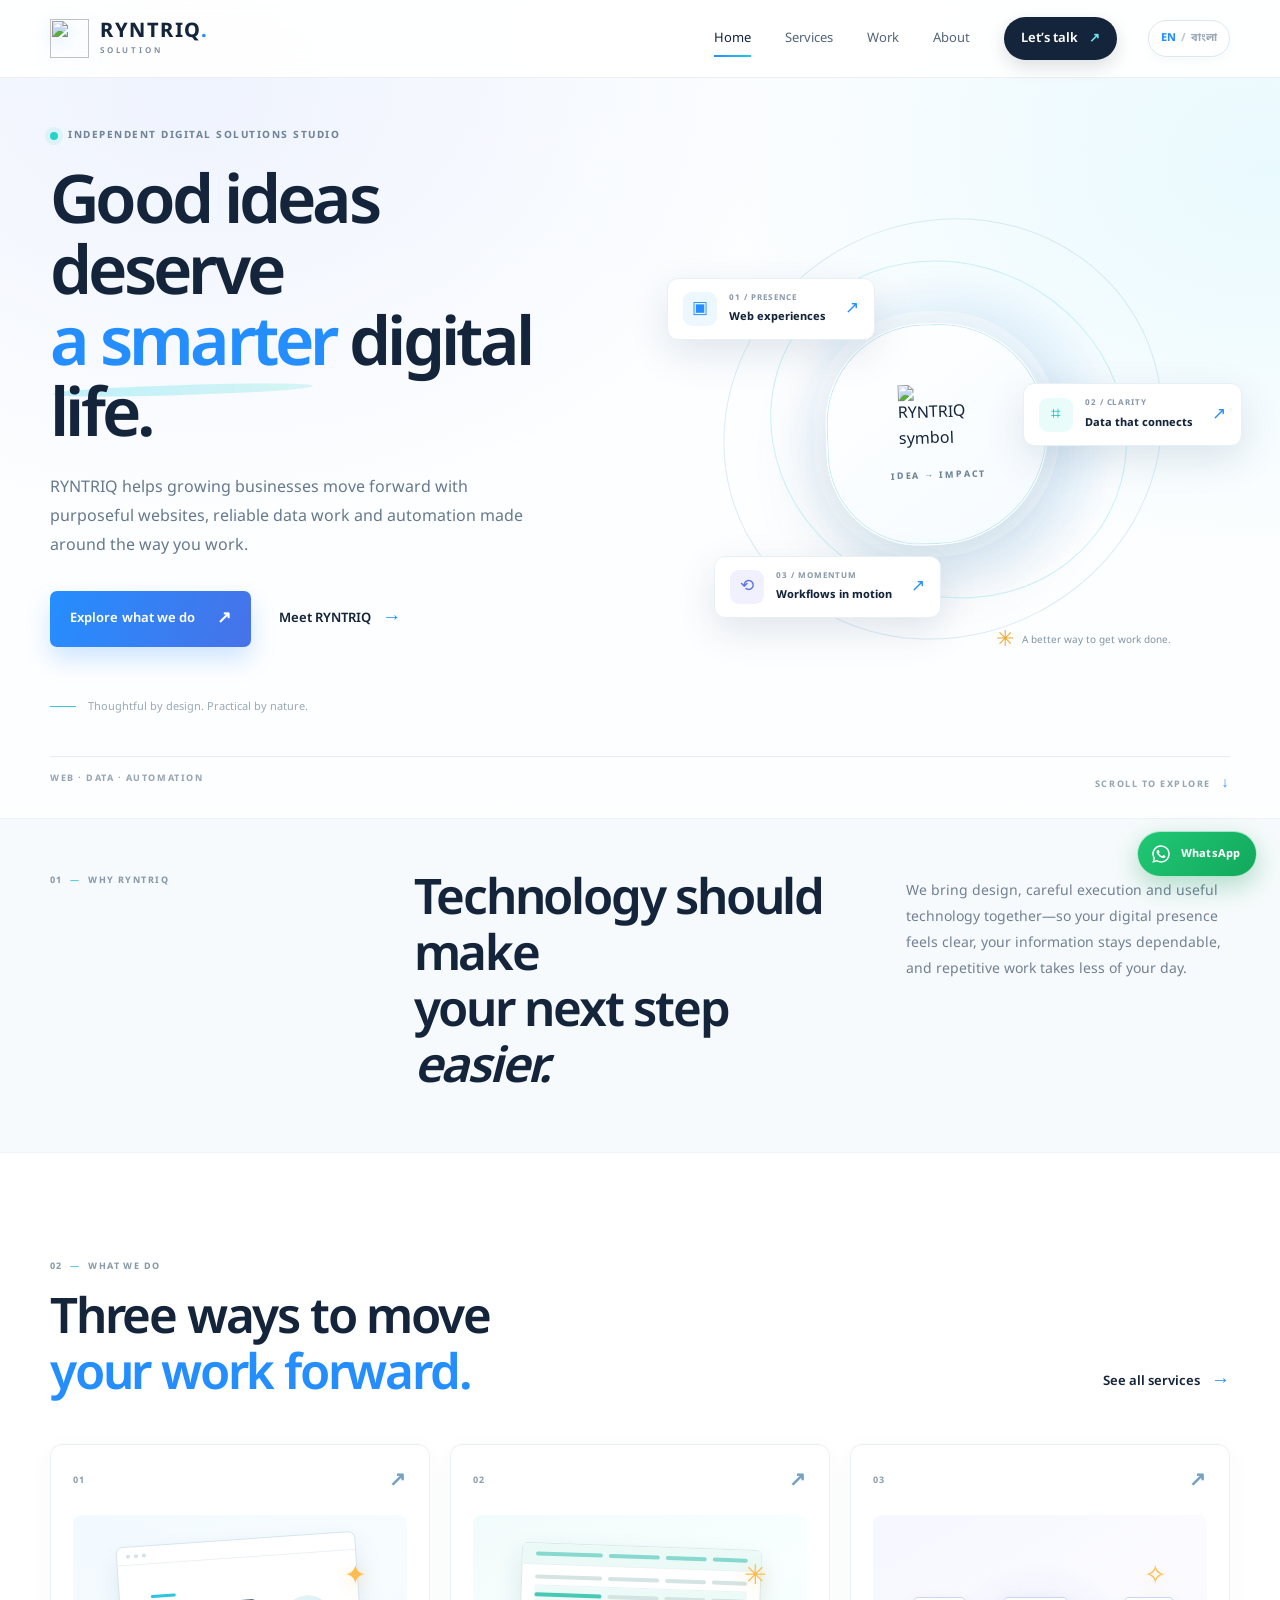
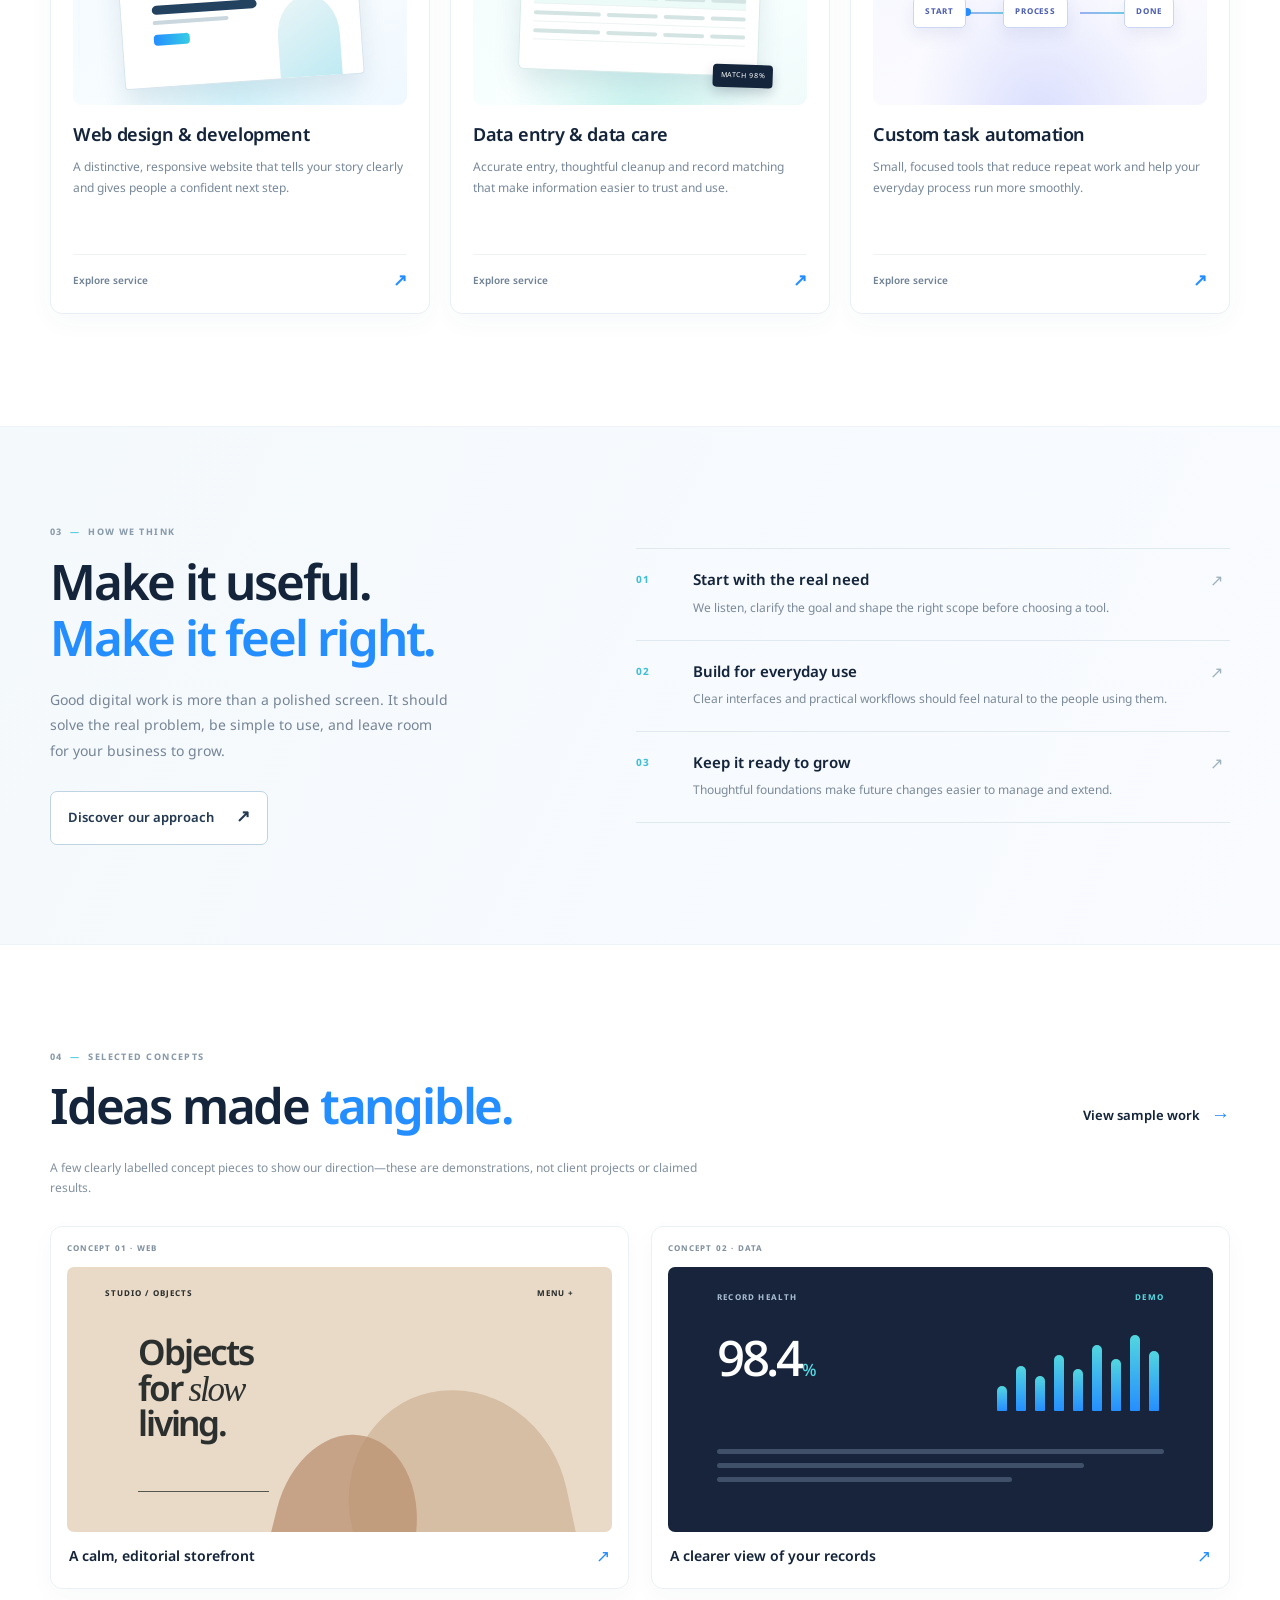
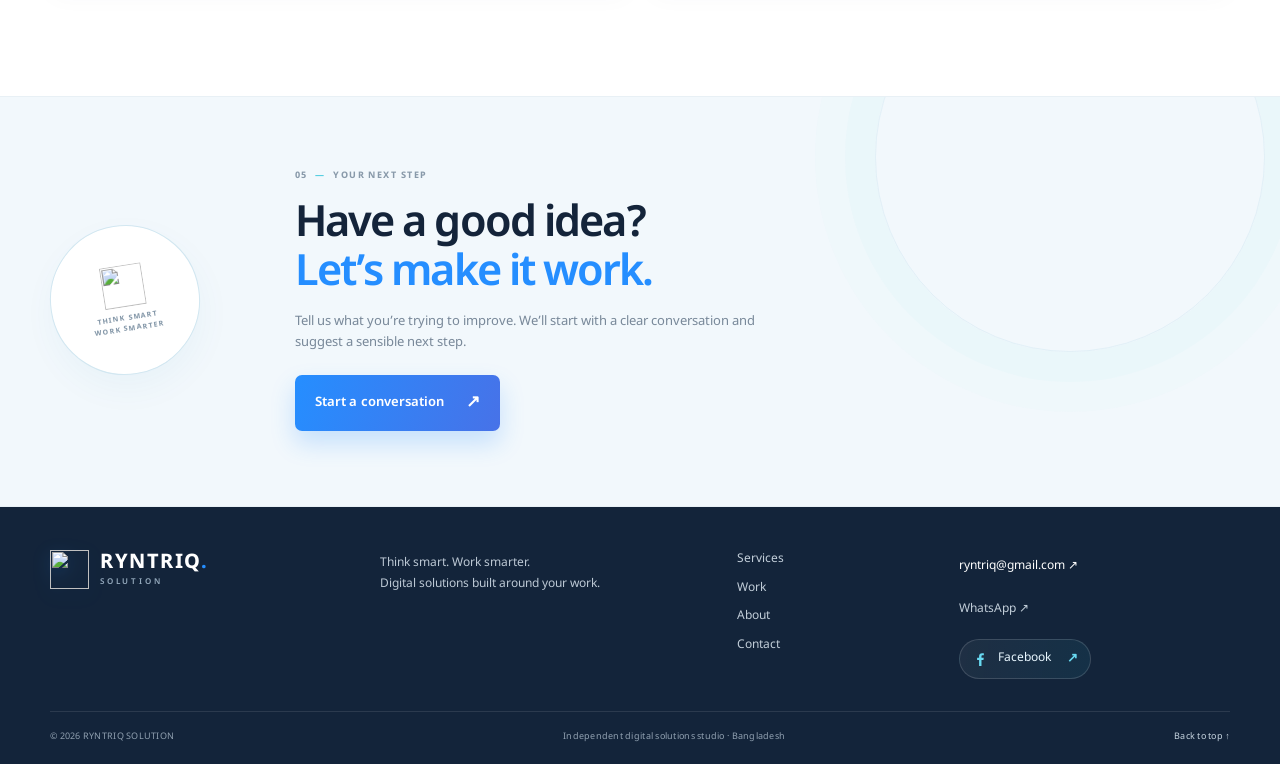
==== index.html @ 8cc9d936 "Add files via upload" ====
<!doctype html>
<html lang="en">
<head>
  <meta charset="utf-8"><meta name="viewport" content="width=device-width,initial-scale=1">
  <meta name="theme-color" content="#f7fbff"><meta name="description" content="RYNTRIQ builds thoughtful websites, clean data workflows and custom automation for growing businesses.">
  <title>RYNTRIQ — Think smart. Work smarter.</title>
  <link rel="preconnect" href="https://fonts.googleapis.com"><link rel="preconnect" href="https://fonts.gstatic.com" crossorigin>
  <link href="https://fonts.googleapis.com/css2?family=Google+Sans+Flex:opsz,wght@6..144,400..700&family=Noto+Sans+Bengali:wght@400;500;600;700&display=swap" rel="stylesheet">
  <link rel="stylesheet" href="styles.css">
</head>
<body data-page="home">
  <div class="page-wash"></div>
  <header class="site-header"><a class="brand" href="index.html" aria-label="RYNTRIQ home"><img src="assets/ryntriq-mark.svg" alt="" class="brand-mark"><span class="brand-name">RYNTRIQ<span class="brand-dot">.</span><small>SOLUTION</small></span></a>
    <button class="menu-toggle" aria-label="Open menu" aria-expanded="false"><i></i><i></i></button>
    <nav class="main-nav" aria-label="Main navigation"><a class="active" href="index.html" data-i18n="nav_home">Home</a><a href="services.html" data-i18n="nav_services">Services</a><a href="work.html" data-i18n="nav_work">Work</a><a href="about.html" data-i18n="nav_about">About</a><a href="contact.html" class="nav-contact" data-i18n="nav_contact">Let’s talk <span>↗</span></a></nav>
    <button class="language-toggle" aria-label="Switch language"><span class="lang-en active">EN</span><span class="lang-divider">/</span><span class="lang-bn">বাংলা</span></button>
  </header>
  <main>
    <section class="hero section-wrap">
      <div class="hero-copy reveal"><div class="eyebrow"><span class="status-dot"></span><span data-i18n="hero_eyebrow">INDEPENDENT DIGITAL SOLUTIONS STUDIO</span></div>
        <h1 data-i18n="hero_title">Good ideas deserve<br><em>a smarter</em> digital life.</h1>
        <p class="hero-lede" data-i18n="hero_lede">RYNTRIQ helps growing businesses move forward with purposeful websites, reliable data work and automation made around the way you work.</p>
        <div class="hero-actions"><a class="button button-primary" href="services.html"><span data-i18n="hero_cta">Explore what we do</span><b>↗</b></a><a class="text-link" href="about.html"><span data-i18n="hero_secondary">Meet RYNTRIQ</span><b>→</b></a></div>
        <div class="hero-note"><span class="note-line"></span><span data-i18n="hero_note">Thoughtful by design. Practical by nature.</span></div>
      </div>
      <div class="hero-art reveal" aria-label="Illustration of a connected digital workflow">
        <div class="art-orbit orbit-one"></div><div class="art-orbit orbit-two"></div><div class="art-glow"></div>
        <div class="art-core"><img src="assets/ryntriq-mark.svg" alt="RYNTRIQ symbol"><span>IDEA → IMPACT</span></div>
        <div class="float-card float-web"><span class="mini-icon icon-window">▣</span><div><small>01 / PRESENCE</small><b>Web experiences</b></div><span class="float-arrow">↗</span></div>
        <div class="float-card float-data"><span class="mini-icon icon-data">⌗</span><div><small>02 / CLARITY</small><b>Data that connects</b></div><span class="float-arrow">↗</span></div>
        <div class="float-card float-flow"><span class="mini-icon icon-flow">⟲</span><div><small>03 / MOMENTUM</small><b>Workflows in motion</b></div><span class="float-arrow">↗</span></div>
        <div class="art-caption"><span class="caption-spark">✳</span><span data-i18n="art_caption">A better way to get work done.</span></div>
      </div>
      <div class="hero-bottom"><span data-i18n="hero_bottom">WEB · DATA · AUTOMATION</span><span>SCROLL TO EXPLORE <b>↓</b></span></div>
    </section>

    <section class="intro-band"><div class="section-wrap intro-grid reveal"><div class="section-index">01 <span>—</span> WHY RYNTRIQ</div><div><h2 data-i18n="intro_title">Technology should make<br>your next step <em>easier.</em></h2></div><p data-i18n="intro_copy">We bring design, careful execution and useful technology together—so your digital presence feels clear, your information stays dependable, and repetitive work takes less of your day.</p></div></section>

    <section class="section-wrap services-preview"><div class="section-heading reveal"><div><div class="section-index">02 <span>—</span> WHAT WE DO</div><h2 data-i18n="services_title">Three ways to move<br><em>your work forward.</em></h2></div><a class="text-link" href="services.html"><span data-i18n="all_services">See all services</span><b>→</b></a></div>
      <div class="service-grid">
        <a class="service-card service-web reveal" href="service-web.html"><div class="card-top"><span>01</span><span class="card-arrow">↗</span></div><div class="service-visual visual-web"><div class="browser-frame"><div class="browser-bar"><i></i><i></i><i></i></div><div class="browser-content"><span></span><strong></strong><small></small><div class="browser-button"></div></div><div class="browser-side"></div></div><div class="visual-spark">✦</div></div><h3 data-i18n="svc_web_title">Web design & development</h3><p data-i18n="svc_web_copy">A distinctive, responsive website that tells your story clearly and gives people a confident next step.</p><div class="card-foot"><span data-i18n="learn_details">Explore service</span><b>↗</b></div></a>
        <a class="service-card service-data reveal" href="service-data.html"><div class="card-top"><span>02</span><span class="card-arrow">↗</span></div><div class="service-visual visual-data"><div class="data-sheet"><div class="sheet-head"><i></i><i></i><i></i><i></i></div><div class="sheet-row"><i></i><i></i><i></i><i></i></div><div class="sheet-row active"><i></i><i></i><i></i><i></i></div><div class="sheet-row"><i></i><i></i><i></i><i></i></div><div class="sheet-row"><i></i><i></i><i></i><i></i></div><div class="match-tag">MATCH 98%</div></div><div class="visual-spark">✳</div></div><h3 data-i18n="svc_data_title">Data entry & data care</h3><p data-i18n="svc_data_copy">Accurate entry, thoughtful cleanup and record matching that make information easier to trust and use.</p><div class="card-foot"><span data-i18n="learn_details">Explore service</span><b>↗</b></div></a>
        <a class="service-card service-auto reveal" href="service-automation.html"><div class="card-top"><span>03</span><span class="card-arrow">↗</span></div><div class="service-visual visual-auto"><div class="flow-node node-a">START</div><div class="flow-line line-a"></div><div class="flow-node node-b">PROCESS</div><div class="flow-line line-b"></div><div class="flow-node node-c">DONE</div><div class="flow-dot"></div><div class="visual-spark">✧</div></div><h3 data-i18n="svc_auto_title">Custom task automation</h3><p data-i18n="svc_auto_copy">Small, focused tools that reduce repeat work and help your everyday process run more smoothly.</p><div class="card-foot"><span data-i18n="learn_details">Explore service</span><b>↗</b></div></a>
      </div>
    </section>

    <section class="approach-section"><div class="section-wrap approach-grid"><div class="approach-copy reveal"><div class="section-index">03 <span>—</span> HOW WE THINK</div><h2 data-i18n="approach_title">Make it useful.<br><em>Make it feel right.</em></h2><p data-i18n="approach_copy">Good digital work is more than a polished screen. It should solve the real problem, be simple to use, and leave room for your business to grow.</p><a class="button button-outline" href="about.html"><span data-i18n="our_approach">Discover our approach</span><b>↗</b></a></div><div class="principles reveal"><article><span>01</span><div><h3 data-i18n="principle1_title">Start with the real need</h3><p data-i18n="principle1_copy">We listen, clarify the goal and shape the right scope before choosing a tool.</p></div><i>↗</i></article><article><span>02</span><div><h3 data-i18n="principle2_title">Build for everyday use</h3><p data-i18n="principle2_copy">Clear interfaces and practical workflows should feel natural to the people using them.</p></div><i>↗</i></article><article><span>03</span><div><h3 data-i18n="principle3_title">Keep it ready to grow</h3><p data-i18n="principle3_copy">Thoughtful foundations make future changes easier to manage and extend.</p></div><i>↗</i></article></div></div></section>

    <section class="work-preview section-wrap"><div class="section-heading reveal"><div><div class="section-index">04 <span>—</span> SELECTED CONCEPTS</div><h2 data-i18n="work_title">Ideas made <em>tangible.</em></h2></div><a class="text-link" href="work.html"><span data-i18n="view_work">View sample work</span><b>→</b></a></div><p class="work-disclaimer reveal" data-i18n="work_disclaimer">A few clearly labelled concept pieces to show our direction—these are demonstrations, not client projects or claimed results.</p><div class="concept-grid"><a class="concept-card concept-one reveal" href="work.html"><span class="concept-label">CONCEPT 01 · WEB</span><div class="concept-visual concept-store"><div class="store-top">STUDIO / OBJECTS <span>MENU +</span></div><div class="store-shape shape-a"></div><div class="store-shape shape-b"></div><div class="store-word">Objects<br>for <i>slow</i><br>living.</div><div class="store-line"></div></div><div class="concept-info"><h3 data-i18n="concept1">A calm, editorial storefront</h3><span>↗</span></div></a><a class="concept-card concept-two reveal" href="work.html"><span class="concept-label">CONCEPT 02 · DATA</span><div class="concept-visual concept-dashboard"><div class="dash-label">RECORD HEALTH <span>DEMO</span></div><div class="dash-score">98.4<small>%</small></div><div class="dash-chart"><i></i><i></i><i></i><i></i><i></i><i></i><i></i><i></i><i></i></div><div class="dash-rows"><i></i><i></i><i></i></div></div><div class="concept-info"><h3 data-i18n="concept2">A clearer view of your records</h3><span>↗</span></div></a></div></section>

    <section class="cta-section"><div class="section-wrap cta-inner reveal"><div class="cta-stamp"><img src="assets/ryntriq-mark.svg" alt=""><span>THINK SMART<br>WORK SMARTER</span></div><div><div class="section-index">05 <span>—</span> YOUR NEXT STEP</div><h2 data-i18n="cta_title">Have a good idea?<br><em>Let’s make it work.</em></h2><p data-i18n="cta_copy">Tell us what you’re trying to improve. We’ll start with a clear conversation and suggest a sensible next step.</p><a class="button button-primary" href="contact.html"><span data-i18n="cta_button">Start a conversation</span><b>↗</b></a></div><div class="cta-orbit"></div></div></section>
  </main>
  <footer class="site-footer"><div class="section-wrap footer-main"><a class="brand footer-brand" href="index.html"><img src="assets/ryntriq-mark.svg" alt="" class="brand-mark"><span class="brand-name">RYNTRIQ<span class="brand-dot">.</span><small>SOLUTION</small></span></a><p data-i18n="footer_tagline">Think smart. Work smarter.<br>Digital solutions built around your work.</p><div class="footer-links"><a href="services.html" data-i18n="nav_services">Services</a><a href="work.html" data-i18n="nav_work">Work</a><a href="about.html" data-i18n="nav_about">About</a><a href="contact.html" data-i18n="nav_contact">Contact</a></div><div class="footer-contact"><a href="mailto:ryntriq@gmail.com">ryntriq@gmail.com ↗</a><a href="https://wa.me/8801977835719" target="_blank" rel="noopener">WhatsApp ↗</a></div></div><div class="section-wrap footer-bottom"><span>© <span class="year"></span> RYNTRIQ SOLUTION</span><span data-i18n="footer_note">Independent digital solutions studio · Bangladesh</span><a href="#top" data-i18n="back_top">Back to top ↑</a></div></footer>
  <script src="script.js?v=ryntriq-20261015-8"></script>
</body></html>
---- styles.css ----
@import url('https://fonts.googleapis.com/css2?family=Google+Sans+Flex:opsz,wght@6..144,400..700&family=Noto+Sans+Bengali:wght@400;500;600;700&display=swap');
:root{--ink:#14243a;--muted:#68788a;--blue:#258eff;--cyan:#21c9e8;--royal:#4772e8;--pale:#f3f9fd;--line:#e4edf4;--white:#fff;--shadow:0 24px 70px rgba(27,64,101,.11);--soft-shadow:0 14px 34px rgba(29,72,112,.1);--font:'Google Sans Flex','Noto Sans Bengali',Arial,sans-serif;--bn:'Noto Sans Bengali','Google Sans Flex',Arial,sans-serif}
*{box-sizing:border-box}html{scroll-behavior:smooth;scroll-padding-top:90px}body{margin:0;background:#fff;color:var(--ink);font-family:var(--font);font-size:16px;line-height:1.65;overflow-x:hidden;-webkit-font-smoothing:antialiased}body.is-bengali{font-family:var(--bn)}::selection{background:#b5edfa;color:#10243b}a{color:inherit;text-decoration:none}button,input,textarea,select{font:inherit}button{color:inherit}.page-wash{position:absolute;inset:0 0 auto;height:780px;pointer-events:none;z-index:-1;background:radial-gradient(ellipse at 79% 15%,rgba(98,221,246,.12),transparent 30%),radial-gradient(ellipse at 12% 8%,rgba(71,114,232,.07),transparent 30%),linear-gradient(180deg,#fbfdff 0%,#fff 100%)}.section-wrap{width:min(1180px,calc(100% - 64px));margin-inline:auto}
.site-header{height:88px;width:min(1280px,calc(100% - 64px));margin:auto;display:flex;align-items:center;justify-content:space-between;position:relative;z-index:20;border-bottom:1px solid rgba(20,36,58,.07)}.brand{display:inline-flex;align-items:center;gap:11px;min-width:max-content}.brand-mark{width:39px;height:39px;object-fit:contain;filter:drop-shadow(0 5px 9px rgba(37,142,255,.18))}.brand-name{font-weight:700;letter-spacing:.075em;font-size:20px;line-height:1;color:#14243a}.brand-dot{color:var(--blue)}.brand-name small{display:block;font-size:8px;letter-spacing:.35em;font-weight:600;color:#77889a;margin-top:5px}.main-nav{display:flex;align-items:center;gap:34px;margin-left:auto;margin-right:31px}.main-nav a{font-size:13px;color:#536579;transition:color .25s,transform .25s;position:relative}.main-nav a:not(.nav-contact)::after{content:"";position:absolute;height:2px;background:linear-gradient(90deg,var(--blue),var(--cyan));bottom:-8px;left:0;width:0;transition:width .3s}.main-nav a:hover,.main-nav a.active{color:var(--ink)}.main-nav a:hover:after,.main-nav a.active:not(.nav-contact):after{width:100%}.main-nav .nav-contact{padding:11px 17px;border-radius:50px;background:#14243a;color:white;font-weight:600;box-shadow:0 7px 18px #14243a25}.nav-contact span{margin-left:8px;color:#6ee1f1}.main-nav .nav-contact:hover{background:var(--blue);transform:translateY(-2px)}.language-toggle{border:1px solid #dce7ef;border-radius:30px;background:#fff;padding:8px 12px;font-size:11px;font-weight:700;cursor:pointer;box-shadow:0 4px 14px #193a5b08;transition:.2s}.language-toggle:hover{border-color:var(--cyan);box-shadow:0 5px 16px #258eff20;transform:translateY(-1px)}.lang-en,.lang-bn{color:#9aa8b6}.lang-en.active,.lang-bn.active{color:var(--blue)}.lang-divider{color:#bbc7d1;margin:0 5px}.menu-toggle{display:none}
.hero{min-height:665px;position:relative;display:grid;grid-template-columns:1fr 1.04fr;align-items:center;padding-top:50px;padding-bottom:78px;gap:30px}.hero-copy{position:relative;z-index:2;padding-bottom:24px}.eyebrow{display:flex;align-items:center;gap:10px;font-size:10px;font-weight:700;letter-spacing:.15em;color:#71869b;text-transform:uppercase}.status-dot{width:8px;height:8px;border-radius:50%;background:#25d4c5;box-shadow:0 0 0 5px #25d4c51a;animation:pulse 2s infinite}.hero h1,.page-hero h1,.detail-hero h1,.contact-hero h1,.sent-main h1{font-size:clamp(46px,5.25vw,73px);line-height:1.06;letter-spacing:-.055em;font-weight:600;margin:25px 0 20px;max-width:630px}.hero h1 em,.page-hero h1 em,.detail-hero h1 em,.contact-hero h1 em,.sent-main h1 em,.section-heading h2 em,.approach-copy h2 em,.cta-inner h2 em,.detail-sticky h2 em,.deliverables-section h2 em,.related-section h2 em{font-style:normal;color:var(--blue);position:relative;white-space:normal}.hero h1 em:after{content:"";position:absolute;left:3px;right:8%;bottom:-3px;height:10px;background:linear-gradient(90deg,#58dcf45c,#82e8d94d);border-radius:60%;z-index:-1;transform:rotate(-1.8deg)}.hero-lede{font-size:16px;line-height:1.8;color:#66798d;max-width:490px;margin:0}.hero-actions{display:flex;align-items:center;gap:28px;margin-top:30px}.button{display:inline-flex;align-items:center;justify-content:center;gap:22px;padding:14px 20px;border-radius:7px;font-weight:600;font-size:13px;letter-spacing:.005em;transition:transform .25s,box-shadow .25s,background .25s;cursor:pointer;border:0}.button b{font-size:17px;transition:transform .25s}.button:hover{transform:translateY(-3px)}.button:hover b{transform:translate(3px,-2px)}.button-primary{background:linear-gradient(110deg,#258eff,#4772e8);color:#fff;box-shadow:0 12px 24px #258eff38}.button-primary:hover{box-shadow:0 17px 33px #258eff55}.text-link{font-size:13px;font-weight:600;display:inline-flex;align-items:center;gap:11px;color:var(--ink)}.text-link b{color:var(--blue);font-size:19px;transition:transform .2s}.text-link:hover b{transform:translateX(5px)}.hero-note{display:flex;align-items:center;gap:12px;color:#9aa8b5;font-size:11px;margin-top:51px}.note-line{width:26px;height:1px;background:#38c8e1}.hero-art{height:460px;position:relative;perspective:900px;--mx:0;--my:0}.art-orbit{position:absolute;border:1px solid #b8d8ea7a;border-radius:50%;left:13%;top:4%;width:76%;height:90%;transform:rotate(-28deg) translate(calc(var(--mx)*-10px),calc(var(--my)*-10px));transition:transform .5s}.orbit-two{left:21%;top:13%;width:62%;height:72%;transform:rotate(27deg) translate(calc(var(--mx)*-7px),calc(var(--my)*-7px));border-color:#53d5e448}.art-glow{position:absolute;width:340px;height:320px;left:24%;top:15%;border-radius:50%;background:radial-gradient(circle,#72dcf83d 0,rgba(63,150,232,.12) 38%,transparent 71%);filter:blur(8px);animation:breathe 6s ease-in-out infinite}.art-core{position:absolute;width:222px;height:222px;left:calc(50% - 111px);top:calc(50% - 111px);background:linear-gradient(145deg,#fff,#f5fbff);border:1px solid #fff;border-radius:48% 52% 55% 45%;box-shadow:0 25px 75px #205f8731,inset 0 0 0 1px #c5e8f2,0 0 0 12px #ffffff71;display:flex;align-items:center;justify-content:center;flex-direction:column;animation:float 6s ease-in-out infinite;transform:translate(calc(var(--mx)*8px),calc(var(--my)*8px)) rotate(-2deg)}.art-core img{width:76px;height:76px}.art-core span{font-size:9px;letter-spacing:.21em;color:#6c8297;font-weight:700;margin-top:9px}.float-card{position:absolute;display:flex;align-items:center;gap:12px;background:#fff;border:1px solid #e8f0f5;border-radius:11px;padding:13px 15px;box-shadow:0 13px 38px #1c496921;animation:float 5s ease-in-out infinite}.float-card small{display:block;font-size:8px;letter-spacing:.12em;color:#8c9aab;font-weight:700}.float-card b{display:block;font-size:11px;margin-top:3px}.float-card .float-arrow{font-size:17px;color:var(--blue);margin-left:7px}.float-web{top:16%;left:4%}.float-data{top:39%;right:-2%;animation-delay:-1.3s}.float-flow{bottom:10%;left:12%;animation-delay:-2.4s}.mini-icon{width:34px;height:34px;border-radius:9px;display:grid;place-items:center;font-size:17px}.icon-window{color:#258eff;background:#edf7ff}.icon-data{color:#00b9be;background:#e9fcfa}.icon-flow{color:#5973e7;background:#f1f0ff}.art-caption{position:absolute;right:10%;bottom:1%;display:flex;align-items:center;gap:8px;color:#8293a3;font-size:10px}.caption-spark{color:#edaa36;font-size:22px}.hero-bottom{position:absolute;left:0;right:0;bottom:23px;display:flex;justify-content:space-between;padding-top:15px;border-top:1px solid #e5edf3;font-size:9px;letter-spacing:.17em;color:#98a6b3;font-weight:700}.hero-bottom b{color:var(--blue);font-size:14px;margin-left:7px}
.intro-band{background:#f6fafc;border-block:1px solid #edf3f7;padding:55px 0}.intro-grid{display:grid;grid-template-columns:1fr 1.4fr 1fr;align-items:start;gap:40px}.section-index{font-size:9px;letter-spacing:.16em;font-weight:700;color:#899aaa;text-transform:uppercase;white-space:nowrap}.section-index span{color:#52cde0;margin:0 4px}.intro-grid h2,.section-heading h2,.approach-copy h2,.cta-inner h2,.detail-sticky h2,.deliverables-section h2,.related-section h2{font-size:clamp(32px,4vw,49px);line-height:1.14;letter-spacing:-.045em;font-weight:600;margin:0}.intro-grid p{margin:5px 0 0;color:#718093;font-size:14px;line-height:1.85}.services-preview{padding-top:107px;padding-bottom:112px}.section-heading{display:flex;align-items:end;justify-content:space-between;gap:40px;margin-bottom:39px}.section-heading .section-index{margin-bottom:18px}.section-heading .text-link{margin-bottom:8px}.service-grid{display:grid;grid-template-columns:repeat(3,1fr);gap:20px}.service-card{display:flex;flex-direction:column;background:#fff;border:1px solid #e9eff4;border-radius:12px;padding:20px 22px 17px;min-height:470px;box-shadow:0 7px 26px rgba(24,64,101,.04);transition:transform .35s cubic-bezier(.2,.8,.2,1),box-shadow .35s,border-color .35s;position:relative;overflow:hidden}.service-card:before{content:"";position:absolute;inset:0 0 auto;height:3px;background:linear-gradient(90deg,var(--blue),var(--cyan));transform:scaleX(0);transform-origin:left;transition:transform .45s}.service-card:hover{transform:translateY(-9px);box-shadow:0 25px 50px rgba(28,78,119,.13);border-color:#c9e6f3}.service-card:hover:before{transform:scaleX(1)}.card-top{display:flex;justify-content:space-between;align-items:center;font-size:9px;letter-spacing:.14em;color:#92a0ad;font-weight:700}.card-arrow{font-size:20px;color:#73a2c5;transition:transform .3s,color .3s}.service-card:hover .card-arrow{transform:translate(3px,-3px);color:var(--blue)}.service-visual{height:190px;position:relative;display:grid;place-items:center;overflow:hidden;border-radius:9px;margin:17px 0 19px;background:radial-gradient(ellipse at 50% 105%,#d4f4fc 0,transparent 55%),linear-gradient(150deg,#f3faff,#f7fcff 62%,#eff8ff)}.service-data .service-visual{background:radial-gradient(ellipse at 50% 110%,#c8f3ef 0,transparent 55%),linear-gradient(150deg,#f2fbfb,#f9ffff 62%,#effbfa)}.service-auto .service-visual{background:radial-gradient(ellipse at 50% 110%,#d9defd 0,transparent 55%),linear-gradient(150deg,#f6f7ff,#fbfbff 62%,#f4f4ff)}.browser-frame{width:72%;height:75%;position:relative;background:#fff;border:1px solid #d7e5ee;border-radius:7px 7px 4px 4px;box-shadow:0 13px 25px #42698020;transform:rotate(-4deg);transition:transform .6s}.service-card:hover .browser-frame{transform:rotate(-1deg) translateY(-5px)}.browser-bar{height:18px;border-bottom:1px solid #edf1f4;display:flex;gap:4px;align-items:center;padding-left:9px}.browser-bar i{display:block;width:4px;height:4px;border-radius:50%;background:#d5e2e9}.browser-content{position:absolute;left:13%;top:35%;width:44%}.browser-content span,.browser-content strong,.browser-content small{display:block;border-radius:10px}.browser-content span{width:25px;height:3px;background:#28c7dd;margin-bottom:8px}.browser-content strong{width:100%;height:9px;background:#234260}.browser-content small{width:72%;height:4px;background:#cad7df;margin-top:6px}.browser-button{width:36px;height:11px;border-radius:4px;background:linear-gradient(90deg,#258eff,#36cce5);margin-top:10px}.browser-side{position:absolute;right:9%;bottom:0;width:26%;height:57%;background:linear-gradient(145deg,#eaf5f7,#bfeaf3);border-radius:50% 50% 0 0}.visual-spark{position:absolute;right:12%;top:21%;font-size:27px;color:#ffbd50;filter:drop-shadow(0 4px 9px #ffbe5077);animation:sparkle 3.5s ease-in-out infinite}.data-sheet{position:relative;width:72%;height:67%;background:#fff;box-shadow:0 12px 26px #2b677321;border:1px solid #d8ebe9;border-radius:6px;padding:15px 13px;transform:rotate(2deg);transition:transform .5s}.service-card:hover .data-sheet{transform:rotate(0) translateY(-4px)}.sheet-head,.sheet-row{height:19%;display:grid;grid-template-columns:1.3fr 1fr .8fr .7fr;gap:6px;align-items:center;border-bottom:1px solid #ecf3f2}.sheet-head{background:#ebfaf7;height:22%;margin:-15px -13px 3px;padding:0 13px}.sheet-head i,.sheet-row i{height:4px;background:#d4e4e3;border-radius:4px}.sheet-head i{background:#87d9cf}.sheet-row.active{background:#ecfbf8}.sheet-row.active i:first-child{background:#49c9b5}.match-tag{position:absolute;right:-16px;bottom:-12px;background:#14243a;color:#fff;border-radius:4px;font-size:7px;letter-spacing:.09em;padding:6px 8px;box-shadow:0 5px 12px #14243a33}.service-auto .service-visual{display:block}.flow-node{position:absolute;padding:8px 11px;border-radius:5px;background:#fff;border:1px solid #cbd6f4;color:#4e60af;font-size:8px;letter-spacing:.1em;font-weight:700;box-shadow:0 7px 16px #555fa41b;z-index:2;animation:nodepulse 4s infinite}.node-a{left:12%;top:43%}.node-b{left:39%;top:43%;animation-delay:1s}.node-c{right:10%;top:43%;animation-delay:2s}.flow-line{position:absolute;height:2px;background:linear-gradient(90deg,#9baff2,#63d7e2);top:51%;width:18%;transform-origin:left}.line-a{left:27%}.line-b{left:62%}.flow-dot{position:absolute;top:calc(51% - 4px);left:27%;width:8px;height:8px;background:#258eff;border-radius:50%;animation:travel 3s ease-in-out infinite}.service-card h3,.service-card h2{font-size:18px;line-height:1.35;margin:0 0 10px;letter-spacing:-.02em;font-weight:600}.service-card p{font-size:12px;line-height:1.75;color:#77889a;margin:0 0 18px}.card-foot{border-top:1px solid #eef2f5;padding-top:13px;margin-top:auto;display:flex;justify-content:space-between;align-items:center;color:#718397;font-size:10px;font-weight:600}.card-foot b{font-size:17px;color:var(--blue);transition:transform .25s}.service-card:hover .card-foot b{transform:translate(4px,-2px)}
.approach-section{background:linear-gradient(115deg,#f4f9fc,#f9fbff);padding:99px 0;border-block:1px solid #edf3f7}.approach-grid{display:grid;grid-template-columns:.9fr 1.1fr;gap:100px;align-items:center}.approach-copy .section-index{margin-bottom:19px}.approach-copy h2{margin-bottom:17px}.approach-copy p{color:#758496;line-height:1.85;font-size:14px;margin:0 0 25px;max-width:400px}.button-outline{border:1px solid #bed4e3;color:#243a53;background:#fff;padding:12px 17px}.button-outline:hover{border-color:#59cee2;box-shadow:0 10px 25px #258eff1c}.principles article{display:grid;grid-template-columns:42px 1fr 20px;gap:15px;border-bottom:1px solid #dfe9ef;padding:20px 0;align-items:start}.principles article:first-child{border-top:1px solid #dfe9ef}.principles article>span{font-size:10px;letter-spacing:.12em;color:#43bfd5;font-weight:700;padding-top:4px}.principles h3{margin:0 0 5px;font-size:15px;font-weight:600}.principles p{margin:0;color:#7b8a9a;font-size:12px;line-height:1.7}.principles article>i{font-style:normal;color:#9fb1bf}.work-preview{padding-top:106px;padding-bottom:107px}.work-disclaimer{font-size:12px;line-height:1.7;color:#8291a0;max-width:650px;margin:-20px 0 26px}.concept-grid{display:grid;grid-template-columns:1fr 1fr;gap:22px}.concept-card{display:flex;flex-direction:column;padding:16px;border:1px solid #eaf0f4;border-radius:12px;box-shadow:0 8px 24px #1f466b08;transition:.3s}.concept-card:hover{transform:translateY(-6px);box-shadow:var(--soft-shadow)}.concept-label{font-size:8px;letter-spacing:.15em;color:#8091a0;font-weight:700}.concept-visual{height:265px;position:relative;overflow:hidden;border-radius:7px;margin-top:11px}.concept-store{background:#e9d9c7;color:#2b302e}.store-top{position:absolute;left:7%;right:7%;top:8%;display:flex;justify-content:space-between;font-size:8px;letter-spacing:.13em;font-weight:700;z-index:2}.store-shape{position:absolute;border-radius:48% 52% 0 0}.shape-a{background:#d5bea4;width:40%;height:89%;right:8%;bottom:-35%;transform:rotate(-12deg)}.shape-b{background:#bb9270;width:26%;height:72%;right:36%;bottom:-35%;transform:rotate(14deg);opacity:.75}.store-word{position:absolute;z-index:2;left:13%;top:27%;font-size:35px;line-height:.99;letter-spacing:-.06em;font-weight:600}.store-word i{font-family:Georgia,serif;font-weight:400}.store-line{position:absolute;left:13%;bottom:15%;width:24%;height:1px;background:#55564e}.concept-dashboard{background:#17243c;color:#fff;padding:25px 9%;}.dash-label{font-size:8px;letter-spacing:.15em;color:#a8bdd2;font-weight:700;display:flex;justify-content:space-between}.dash-label span{color:#55d9df}.dash-score{font-size:49px;letter-spacing:-.07em;font-weight:500;margin-top:19px}.dash-score small{font-size:17px;color:#54d9e3;margin-left:2px}.dash-caption{font-size:7px;letter-spacing:.12em;color:#859bb0}.dash-chart{position:absolute;right:10%;top:24%;height:80px;display:flex;align-items:end;gap:9px}.dash-chart i{width:10px;border-radius:5px 5px 1px 1px;background:linear-gradient(0deg,#258eff,#52d6df);height:31%;animation:bar-rise 1.3s ease both}.dash-chart i:nth-child(2){height:56%;animation-delay:.08s}.dash-chart i:nth-child(3){height:43%;animation-delay:.16s}.dash-chart i:nth-child(4){height:69%;animation-delay:.24s}.dash-chart i:nth-child(5){height:52%;animation-delay:.32s}.dash-chart i:nth-child(6){height:82%;animation-delay:.4s}.dash-chart i:nth-child(7){height:65%;animation-delay:.48s}.dash-chart i:nth-child(8){height:94%;animation-delay:.56s}.dash-chart i:nth-child(9){height:75%;animation-delay:.64s}.dash-rows{position:absolute;left:9%;right:9%;bottom:19%;display:grid;gap:9px}.dash-rows i{height:5px;background:#405069;border-radius:8px}.dash-rows i:nth-child(2){width:82%}.dash-rows i:nth-child(3){width:66%}.concept-info{display:flex;justify-content:space-between;align-items:center;padding:12px 2px 0}.concept-info h3{font-size:14px;margin:0;font-weight:600}.concept-info>span{font-size:17px;color:var(--blue)}
.cta-section{background:#f2f8fc;overflow:hidden;border-block:1px solid #e8f0f5}.cta-inner{padding:72px 0 75px;position:relative;display:grid;grid-template-columns:200px 1fr;align-items:center;gap:45px}.cta-inner .section-index{margin-bottom:17px}.cta-inner h2{font-size:43px}.cta-inner p{font-size:13px;color:#788899;max-width:470px;margin:12px 0 21px}.cta-stamp{width:150px;height:150px;border:1px solid #d2e7f1;border-radius:50%;display:flex;align-items:center;justify-content:center;flex-direction:column;gap:7px;background:#fff;box-shadow:0 14px 35px #1369a70b;transform:rotate(-9deg)}.cta-stamp img{width:42px;height:42px}.cta-stamp span{text-align:center;font-size:7px;letter-spacing:.14em;color:#8598a9;font-weight:700;line-height:1.5}.cta-orbit{position:absolute;width:390px;height:390px;right:-35px;top:-135px;border:1px solid #b4d9e943;border-radius:50%;box-shadow:0 0 0 30px #b7e3f016,0 0 0 60px #b7e3f010;pointer-events:none}
.site-footer{background:#13243a;color:#fff;padding-top:43px}.footer-main{display:grid;grid-template-columns:1.1fr 1.2fr .7fr 1fr;gap:32px;align-items:start;padding-bottom:32px}.footer-brand .brand-name{color:#fff}.footer-brand .brand-name small{color:#93a8bb}.footer-main>p{font-size:11px;color:#a7b5c3;line-height:1.8;margin:3px 0}.footer-links,.footer-contact{display:grid;gap:9px}.footer-links a,.footer-contact a{font-size:11px;color:#c2ced9;transition:color .2s}.footer-links a:hover,.footer-contact a:hover{color:#5ed6e8}.footer-contact a:first-child{color:white}.footer-bottom{border-top:1px solid #ffffff1a;min-height:53px;display:flex;justify-content:space-between;align-items:center;color:#91a1b1;font-size:9px;letter-spacing:.03em}.footer-bottom a{color:#c7d5e0}.footer-bottom a:hover{color:#58d8e9}
.page-hero{padding-top:58px;padding-bottom:75px;position:relative}.breadcrumbs{display:flex;gap:10px;align-items:center;font-size:10px;color:#91a0ae;margin-bottom:49px}.breadcrumbs a:hover{color:var(--blue)}.breadcrumbs span:nth-child(2){color:#4ecfe2}.page-hero .eyebrow{margin-bottom:0}.page-hero h1{font-size:clamp(48px,6vw,75px);margin:22px 0 17px}.page-hero>p{font-size:15px;color:#708196;max-width:660px;line-height:1.85;margin:0}.page-hero-art{position:absolute;right:3%;bottom:10%;width:290px;height:90px;border-block:1px solid #dceaf2;display:flex;align-items:center;justify-content:space-around;color:#8495a5;font-size:10px;letter-spacing:.1em}.page-hero-art span{width:35px;height:35px;border:1px solid #b7ddeb;border-radius:50%;display:grid;place-items:center;background:#fff;color:#258eff}.page-hero-art i{width:28px;height:1px;background:#a2dae6}.page-hero-art b{position:absolute;right:0;top:102%;font-size:7px;letter-spacing:.2em;color:#a1afbb}.all-services{padding-top:25px;padding-bottom:100px}.all-services>.section-index{margin-bottom:21px}.service-list-grid{display:grid;grid-template-columns:repeat(3,1fr);gap:20px}.detail-card{min-height:525px;padding:21px 22px 17px}.detail-card .service-visual{height:218px}.detail-card h2{font-size:19px}.detail-card p{font-size:13px}.tag-row{display:flex;gap:6px;flex-wrap:wrap;margin:0 0 16px}.tag-row span{border-radius:30px;border:1px solid #e5edf2;padding:5px 9px;font-size:9px;color:#7a8a9a}.service-process{background:#f6fafc;padding:80px 0 90px;border-block:1px solid #ebf2f6}.service-process .section-index{margin-bottom:18px}.service-process .section-heading{align-items:end;margin-bottom:34px}.service-process .section-heading h2{font-size:40px}.service-process .section-heading>p{max-width:410px;font-size:12px;line-height:1.8;color:#77899a;margin:0}.steps-grid{display:grid;grid-template-columns:repeat(4,1fr);gap:12px}.step-card{background:white;border:1px solid #e7eef3;border-radius:9px;padding:19px 18px;min-height:164px;transition:.3s}.step-card:hover{transform:translateY(-5px);box-shadow:var(--soft-shadow)}.step-card>span{font-size:9px;letter-spacing:.15em;color:#31bcd5;font-weight:700}.step-card h3{font-size:14px;margin:13px 0 7px}.step-card p{font-size:11px;line-height:1.7;color:#7b8a99;margin:0}.cta-strip{display:flex;justify-content:space-between;align-items:center;padding-block:62px}.cta-strip .section-index{margin-bottom:13px}.cta-strip h2{font-size:28px;letter-spacing:-.035em;margin:0 0 6px}.cta-strip p{font-size:12px;color:#8190a0;margin:0}.cta-strip .button{min-width:190px}
.detail-hero{padding-top:17px;padding-bottom:68px}.detail-hero .breadcrumbs{margin-bottom:42px}.detail-hero-grid{display:grid;grid-template-columns:1.05fr .95fr;align-items:center;gap:45px}.detail-hero .eyebrow{margin-bottom:0}.detail-hero h1{font-size:clamp(48px,5.8vw,69px);margin:20px 0 16px}.detail-hero-grid>div:first-child>p{font-size:14px;line-height:1.85;color:#6e8093;max-width:520px;margin:0 0 23px}.detail-art .service-visual{height:315px;margin:0;border-radius:14px}.detail-art .browser-frame{width:70%;height:72%}.detail-art .data-sheet{height:66%}.detail-art .flow-node{font-size:10px}.detail-art .node-a{left:7%}.detail-art .node-b{left:37%}.detail-art .node-c{right:7%}.detail-art .line-a{left:25%;width:16%}.detail-art .line-b{left:63%;width:15%}.art-footnote{display:block;text-align:right;font-size:8px;letter-spacing:.15em;color:#9aa9b6;margin-top:13px}.detail-content{background:#f6fafc;border-block:1px solid #eaf1f5;padding:83px 0}.detail-content-grid{display:grid;grid-template-columns:.8fr 1.2fr;gap:100px}.detail-sticky{align-self:start;position:sticky;top:30px}.detail-sticky .section-index{margin-bottom:17px}.detail-sticky h2{font-size:39px}.detail-sticky p{font-size:13px;line-height:1.8;color:#738395;margin:16px 0 0}.detail-columns{display:grid;grid-template-columns:1fr 1fr;gap:30px 24px}.detail-feature{border-top:1px solid #dbe8ef;padding-top:15px}.detail-feature>span{font-size:8px;letter-spacing:.16em;font-weight:700;color:#3dbed5}.detail-feature h3{font-size:15px;margin:9px 0 7px}.detail-feature p{font-size:11px;line-height:1.75;color:#7b8a98;margin:0}.deliverables-section{padding:86px 0 92px}.deliverables-section .section-index{margin-bottom:16px}.deliverables-section h2{font-size:39px}.deliverable-grid{display:grid;grid-template-columns:repeat(3,1fr);gap:0 30px;margin:29px 0 17px}.deliverable-grid span{padding:14px 1px;border-bottom:1px solid #e7eef3;font-size:12px;display:flex;justify-content:space-between;gap:12px}.deliverable-grid i{font-style:normal;color:#258eff}.scope-note{max-width:780px;font-size:10px;line-height:1.8;color:#8997a4;margin-top:21px}.related-section{padding:42px 0 74px;border-top:1px solid #e7eef3;display:flex;align-items:center;gap:28px}.related-section>div{margin-right:auto}.related-section .section-index{margin-bottom:12px}.related-section h2{font-size:31px}.related-section>.button{flex-shrink:0}.related-section>.text-link{white-space:nowrap}
.about-signature{display:flex;align-items:center;gap:13px;margin-top:28px}.about-signature img{width:56px;height:56px;object-fit:cover;border-radius:50%;box-shadow:0 5px 17px #173a5833}.about-signature b{display:block;font-size:11px;letter-spacing:.08em}.about-signature span{display:block;color:#8a98a5;font-size:10px;margin-top:2px}.about-story{background:#f6fafc;padding:79px 0 88px;border-block:1px solid #eaf1f5}.story-grid{display:grid;grid-template-columns:.65fr 1.35fr;gap:65px}.story-grid>.section-index{padding-top:12px}.story-grid h2{font-size:41px;line-height:1.15;letter-spacing:-.045em;margin:0 0 22px}.story-text{max-width:730px;columns:2;column-gap:36px}.story-text p{font-size:12px;line-height:1.9;color:#718293;margin:0 0 15px;break-inside:avoid}.values-section{padding-top:88px;padding-bottom:94px}.values-section>.section-index{margin-bottom:17px}.values-section .section-heading{align-items:end}.values-section .section-heading>p{max-width:360px;font-size:12px;line-height:1.8;color:#7b8997;margin:0}.values-grid{display:grid;grid-template-columns:repeat(3,1fr);gap:18px}.value-card{position:relative;border:1px solid #e6eef3;border-radius:10px;padding:22px 21px 23px;min-height:230px;transition:.3s}.value-card:hover{box-shadow:var(--soft-shadow);transform:translateY(-5px);border-color:#c7e5ee}.value-card>span{font-size:9px;letter-spacing:.12em;color:#8292a2}.value-symbol{position:absolute;right:20px;top:13px;font-size:32px;color:#42c7da}.value-card h3{font-size:15px;margin:24px 0 9px}.value-card p{font-size:11px;color:#7a8998;line-height:1.8;margin:0}.about-quote{background:#14253b;color:#fff;padding:70px 0}.quote-inner{display:grid;grid-template-columns:70px 1fr;align-items:center;max-width:850px}.quote-mark{font-size:72px;color:#42cde1;line-height:.8}.quote-inner blockquote{font-size:clamp(27px,3.5vw,40px);line-height:1.2;letter-spacing:-.04em;margin:0}.quote-rule{width:48px;height:1px;background:#54d5e4;grid-column:2;margin-top:22px}.quote-sign{grid-column:2;margin-top:10px;font-size:8px;letter-spacing:.18em;color:#9fb3c5}
.portfolio{padding-top:5px;padding-bottom:65px}.portfolio-filter{display:flex;align-items:center;gap:9px;margin-bottom:30px}.portfolio-filter>span{font-size:8px;letter-spacing:.14em;font-weight:700;color:#8796a5;margin-right:8px}.filter-button{border:1px solid #e2ebf1;background:#fff;border-radius:30px;padding:8px 13px;font-size:10px;color:#7b8b99;cursor:pointer;transition:.2s}.filter-button:hover,.filter-button.active{background:#14243a;color:#fff;border-color:#14243a}.portfolio-item{display:grid;grid-template-columns:1.05fr .95fr;gap:54px;align-items:center;padding:25px 0 40px;border-bottom:1px solid #e8eef2;margin-bottom:37px}.portfolio-item.portfolio-reverse{grid-template-columns:.95fr 1.05fr}.portfolio-reverse .portfolio-art{order:2}.portfolio-reverse .portfolio-copy{order:1}.portfolio-art{height:320px;border-radius:11px;overflow:hidden;position:relative;box-shadow:0 12px 34px #1b456323}.portfolio-art .concept-label{position:absolute;left:18px;top:17px;z-index:5;color:#8796a4}.portfolio-art .demo-chip{position:absolute;bottom:15px;right:15px;border:1px solid #ffffff58;background:#ffffffd9;border-radius:4px;padding:6px 8px;font-size:7px;letter-spacing:.12em;color:#65798c;font-weight:700}.portfolio-art.concept-dashboard{padding:50px 9%}.portfolio-art .dash-score{font-size:62px;margin-top:29px}.portfolio-art .dash-chart{height:115px;right:9%;top:31%}.portfolio-copy{max-width:420px}.project-number{font-size:8px;letter-spacing:.17em;color:#3bbfd5;font-weight:700}.portfolio-copy h2{font-size:29px;line-height:1.2;letter-spacing:-.04em;margin:14px 0}.portfolio-copy>p{font-size:12px;line-height:1.85;color:#748496;margin:0 0 20px}.portfolio-copy .text-link{margin-top:5px}.portfolio-note{display:flex;gap:13px;align-items:start;background:#f6fafc;border:1px solid #ebf1f5;border-radius:8px;padding:15px 18px;margin-bottom:30px}.portfolio-note span{color:#30bfd5;font-size:18px}.portfolio-note p{font-size:10px;line-height:1.75;color:#7c8b9a;margin:1px 0}
.contact-hero{padding-top:15px;padding-bottom:40px}.contact-hero .breadcrumbs{margin-bottom:40px}.contact-hero h1{font-size:clamp(49px,6vw,72px);margin:20px 0 14px}.contact-hero>p{font-size:14px;line-height:1.8;color:#728295;max-width:600px;margin:0}.contact-layout{display:grid;grid-template-columns:.74fr 1.26fr;gap:30px;padding-bottom:100px}.contact-aside-card{position:relative;overflow:hidden;min-height:370px;padding:25px 24px;background:linear-gradient(145deg,#172b45,#13243a);border-radius:11px;color:#fff;box-shadow:0 16px 36px #16395725}.aside-kicker{font-size:8px;letter-spacing:.16em;color:#6ad9e8;font-weight:700}.contact-aside-card h2{font-size:30px;letter-spacing:-.04em;line-height:1.1;margin:13px 0 26px}.contact-channel{position:relative;z-index:2;display:flex;align-items:center;gap:11px;padding:12px 0;border-top:1px solid #ffffff1b}.channel-icon{width:32px;height:32px;border-radius:8px;background:#ffffff12;color:#60d8e9;display:grid;place-items:center}.contact-channel small{display:block;font-size:7px;letter-spacing:.14em;color:#91a6b9}.contact-channel b{display:block;font-size:11px;margin-top:2px}.contact-channel>i{font-style:normal;color:#6bd7e7;margin-left:auto;font-size:17px}.contact-channel:hover b{color:#69d9e9}.aside-note{position:relative;z-index:2;font-size:10px;line-height:1.7;color:#aebdca;max-width:250px;margin:17px 0 0}.contact-ornament{position:absolute;right:-21px;bottom:-37px;width:165px;height:165px;border:1px solid #56d6e42e;border-radius:50%;display:grid;place-items:center;color:#63d8e955;font-size:64px;font-weight:700;transform:rotate(-15deg)}.contact-ornament:before,.contact-ornament:after{content:"";position:absolute;inset:15px;border:1px solid #56d6e41f;border-radius:50%}.contact-ornament:after{inset:30px}.contact-ornament i{position:absolute;height:1px;width:210px;background:#56d6e422;transform:rotate(45deg)}.contact-reassurance{display:flex;gap:12px;padding:15px 3px;color:#7c8c9b;font-size:10px;line-height:1.7}.contact-reassurance span{color:#39bfd4;font-size:17px}.contact-reassurance p{margin:0}.form-wrap{border:1px solid #e6edf2;border-radius:11px;padding:27px 29px 23px;background:#fff;box-shadow:0 9px 30px #284f6e09}.form-heading .section-index{margin-bottom:12px}.form-heading h2{font-size:25px;letter-spacing:-.035em;margin:0 0 6px}.form-heading>p{font-size:10px;line-height:1.75;color:#83909d;margin:0 0 20px}.contact-form{display:grid;gap:15px}.form-row{display:grid;grid-template-columns:1fr 1fr;gap:13px}.contact-form label{display:grid;gap:6px;font-size:10px;font-weight:600;color:#455a70}.contact-form label>span b{color:#298fdf}.contact-form input:not([type=checkbox]),.contact-form select,.contact-form textarea{width:100%;border:1px solid #dfe8ee;border-radius:5px;background:#fbfdfe;padding:10px 11px;font-size:11px;color:#24384e;outline:none;transition:border .2s,box-shadow .2s,background .2s}.contact-form input:focus,.contact-form select:focus,.contact-form textarea:focus{border-color:#53cce0;box-shadow:0 0 0 3px #37cde31b;background:#fff}.contact-form textarea{resize:vertical;min-height:108px}.contact-form input::placeholder,.contact-form textarea::placeholder{color:#acb7c1}.contact-form select{appearance:none;background-image:linear-gradient(45deg,transparent 50%,#8395a7 50%),linear-gradient(135deg,#8395a7 50%,transparent 50%);background-position:calc(100% - 15px) 15px,calc(100% - 11px) 15px;background-size:4px 4px,4px 4px;background-repeat:no-repeat}.consent-check{display:flex!important;grid-template-columns:16px 1fr!important;align-items:start;gap:8px!important;color:#768697!important;font-size:9px!important;font-weight:400!important}.consent-check input{accent-color:#258eff;margin:1px 0 0}.form-submit-row{display:flex;align-items:center;gap:14px;margin-top:1px}.submit-button{min-width:170px;padding:12px 15px}.submit-loading{display:none}.is-sending .submit-label{display:none}.is-sending .submit-loading{display:inline}.form-secure{font-size:8px;line-height:1.5;color:#93a0ab}.form-status{font-size:10px;color:#248b9d;min-height:0}.form-status:not(:empty){padding:9px 11px;background:#effafa;border-radius:5px}.form-provider-note{border-top:1px solid #edf1f4;padding-top:12px;margin:0;color:#9aa5af;font-size:8px;line-height:1.65}.honeypot{position:absolute!important;left:-9999px!important;width:1px!important;height:1px!important;opacity:0!important}.field-error{border-color:#df7380!important;box-shadow:0 0 0 3px #df73801c!important}.send-overlay{position:fixed;inset:0;background:#f8fcfff0;backdrop-filter:blur(8px);z-index:100;display:flex;flex-direction:column;align-items:center;justify-content:center;opacity:0;visibility:hidden;transition:opacity .3s,visibility .3s}.send-overlay.active{opacity:1;visibility:visible}.send-overlay>b{font-size:17px;margin-top:23px}.send-overlay>small{font-size:11px;color:#8a9baa;margin-top:4px}.send-animation{width:120px;height:86px;position:relative;display:grid;place-items:center}.send-plane{font-size:38px;color:#258eff;filter:drop-shadow(0 6px 9px #258eff44);animation:send-plane 1.4s cubic-bezier(.4,0,.2,1) infinite}.send-animation i{position:absolute;width:60px;height:60px;border:1px solid #2dc8e64d;border-radius:50%;animation:send-ring 1.5s ease-out infinite}.send-animation i:nth-child(2){animation-delay:.45s}.send-animation i:nth-child(3){animation-delay:.9s}
.sent-main{min-height:70vh;display:flex;flex-direction:column;align-items:center;justify-content:center;text-align:center;padding-block:70px}.sent-main .eyebrow{justify-content:center}.sent-main h1{font-size:clamp(40px,5vw,61px)}.sent-main>p{color:#768798;max-width:500px;font-size:14px;margin:0 0 23px}.sent-mark{height:100px;width:100px;position:relative;display:grid;place-items:center;border-radius:50%;background:#edfaff;color:#22b8cd;font-size:43px;margin-bottom:28px;box-shadow:0 10px 35px #248eff17;animation:pop-in .6s both}.sent-mark i{position:absolute;inset:-9px;border:1px solid #49cae243;border-radius:50%;animation:sent-ring 3s ease-out infinite}.sent-mark i:nth-child(2){animation-delay:1s}.sent-mark i:nth-child(3){animation-delay:2s}
.form-status{font-size:11px;line-height:1.7;border-radius:6px;transition:background .25s,color .25s}.form-status.success{padding:12px 14px;background:#eafaf4;color:#147756;border:1px solid #c5eddd}.form-status.error{padding:12px 14px;background:#fff5f2;color:#a74636;border:1px solid #f5d7ce}.form-status a{font-weight:700;text-decoration:underline;text-underline-offset:2px}.whatsapp-float{position:fixed;z-index:30;right:23px;bottom:23px;display:flex;align-items:center;gap:9px;padding:11px 16px 11px 12px;border:1px solid #ffffffa8;border-radius:40px;background:linear-gradient(135deg,#20c875,#12a85c);color:#fff;box-shadow:0 9px 26px #0c95514a;font-size:11px;font-weight:700;letter-spacing:.01em;transition:transform .22s,box-shadow .22s;animation:float-in .6s .3s both}.whatsapp-float svg{width:22px;height:22px;fill:currentColor}.whatsapp-float:hover{transform:translateY(-4px) scale(1.02);box-shadow:0 14px 32px #0c955168}.whatsapp-float:focus-visible{outline:3px solid #75e5f6;outline-offset:3px}@keyframes float-in{from{opacity:0;transform:translateY(12px)}to{opacity:1;transform:translateY(0)}}
.consent-check.has-error{background:#fff5f2;border-radius:5px;padding:8px;color:#a74636!important}.contact-form .consent-check.has-error input{outline:2px solid #df7380;outline-offset:2px}
.reveal{opacity:0;transform:translateY(22px);transition:opacity .65s ease,transform .65s cubic-bezier(.2,.7,.2,1)}.reveal.is-visible{opacity:1;transform:translateY(0)}.service-grid .reveal:nth-child(2),.values-grid .reveal:nth-child(2),.steps-grid .reveal:nth-child(2){transition-delay:.08s}.service-grid .reveal:nth-child(3),.values-grid .reveal:nth-child(3),.steps-grid .reveal:nth-child(3){transition-delay:.16s}.filtered-out{display:none!important}
@keyframes float{0%,100%{translate:0 0}50%{translate:0 -10px}}@keyframes breathe{0%,100%{transform:scale(.94);opacity:.7}50%{transform:scale(1.08);opacity:1}}@keyframes pulse{0%,100%{box-shadow:0 0 0 5px #25d4c51a}50%{box-shadow:0 0 0 8px #25d4c50d}}@keyframes sparkle{0%,100%{transform:rotate(0) scale(.93);opacity:.7}50%{transform:rotate(20deg) scale(1.12);opacity:1}}@keyframes nodepulse{0%,100%{box-shadow:0 7px 16px #555fa41b}50%{box-shadow:0 7px 20px #4f74d64a;border-color:#94a4ee}}@keyframes travel{0%{transform:translateX(0);opacity:0}14%{opacity:1}75%{transform:translateX(130px);opacity:1}100%{transform:translateX(150px);opacity:0}}@keyframes bar-rise{from{height:0;opacity:0}to{opacity:1}}@keyframes send-plane{0%,100%{transform:translate(-8px,5px) rotate(-8deg)}50%{transform:translate(9px,-7px) rotate(4deg)}}@keyframes send-ring{0%{transform:scale(.5);opacity:0}25%{opacity:.8}100%{transform:scale(1.8);opacity:0}}@keyframes sent-ring{0%{transform:scale(.72);opacity:.6}100%{transform:scale(1.5);opacity:0}}@keyframes pop-in{from{transform:scale(.5);opacity:0}to{transform:scale(1);opacity:1}}
@media(max-width:1000px){.section-wrap,.site-header{width:min(100% - 48px,900px)}.hero{min-height:600px}.hero-art{height:400px}.main-nav{gap:22px;margin-right:20px}.intro-grid{grid-template-columns:.7fr 1.2fr 1fr;gap:25px}.service-card{padding-inline:17px}.approach-grid{gap:55px}.page-hero-art{opacity:.55;right:0;width:230px}.contact-layout{grid-template-columns:.8fr 1.2fr;gap:20px}.form-wrap{padding:23px}.detail-content-grid{gap:60px}}
@media(max-width:760px){.section-wrap,.site-header{width:calc(100% - 40px)}.site-header{height:72px}.brand-mark{width:35px;height:35px}.brand-name{font-size:17px}.main-nav{position:absolute;top:72px;left:-20px;right:-20px;padding:20px;background:#fffffffa;backdrop-filter:blur(12px);border-bottom:1px solid #e5edf3;display:flex;flex-direction:column;align-items:stretch;gap:0;margin:0;box-shadow:0 18px 24px #12365412;opacity:0;visibility:hidden;transform:translateY(-8px);transition:.25s}.menu-open .main-nav{opacity:1;visibility:visible;transform:translateY(0)}.main-nav a{padding:12px 5px;border-bottom:1px solid #eef2f5}.main-nav a:after{display:none}.main-nav .nav-contact{margin-top:10px;text-align:center;border:0}.menu-toggle{display:flex;flex-direction:column;gap:5px;border:0;background:transparent;width:36px;height:36px;align-items:center;justify-content:center;order:3;margin-left:10px}.menu-toggle i{height:2px;width:19px;background:#223c55;transition:.25s}.menu-open .menu-toggle i:first-child{transform:translateY(3.5px) rotate(45deg)}.menu-open .menu-toggle i:last-child{transform:translateY(-3.5px) rotate(-45deg)}.language-toggle{margin-left:auto;padding:7px 10px}.hero{grid-template-columns:1fr;gap:0;padding-top:48px;padding-bottom:64px;min-height:0}.hero-copy{padding:0}.hero h1{font-size:clamp(45px,10vw,65px);margin-top:21px}.hero-lede{font-size:14px}.hero-art{height:350px;margin-top:13px}.art-core{width:176px;height:176px;left:calc(50% - 88px);top:calc(50% - 88px)}.art-core img{width:59px;height:59px}.float-card{padding:9px 10px;gap:8px}.float-card small{font-size:7px}.float-card b{font-size:9px}.mini-icon{width:27px;height:27px}.float-web{left:0;top:12%}.float-data{right:0;top:39%}.float-flow{left:3%;bottom:5%}.art-caption{right:1%;bottom:-2%;font-size:8px}.hero-bottom{bottom:0;font-size:7px}.hero-actions{gap:20px}.hero-note{margin-top:30px}.intro-band{padding:37px 0}.intro-grid{grid-template-columns:1fr;gap:13px}.intro-grid .section-index{margin-bottom:3px}.intro-grid h2,.section-heading h2,.approach-copy h2,.cta-inner h2{font-size:34px}.intro-grid p{font-size:12px}.services-preview,.work-preview{padding-block:67px}.section-heading{align-items:start;flex-direction:column;gap:16px;margin-bottom:25px}.section-heading .text-link{margin:0}.service-grid{grid-template-columns:1fr}.service-card{min-height:0;padding:17px 18px 16px}.service-visual{height:185px}.service-card p{font-size:12px}.card-foot{margin-top:2px}.approach-section{padding:65px 0}.approach-grid{grid-template-columns:1fr;gap:35px}.approach-copy p{font-size:13px}.principles article{padding:16px 0}.work-disclaimer{margin:-10px 0 20px}.concept-grid{grid-template-columns:1fr}.concept-visual{height:245px}.cta-inner{grid-template-columns:1fr;padding:53px 0;gap:21px}.cta-stamp{position:absolute;right:5px;top:32px;width:86px;height:86px;opacity:.75}.cta-stamp img{width:27px;height:27px}.cta-stamp span{font-size:5px}.cta-inner h2{font-size:33px;max-width:75%}.cta-inner p{max-width:90%}.cta-orbit{right:-150px}.footer-main{grid-template-columns:1fr 1fr;gap:22px}.footer-main>p{grid-column:2;grid-row:1}.footer-links{grid-column:1}.footer-contact{grid-column:2}.footer-bottom{flex-wrap:wrap;gap:10px;padding-block:14px;font-size:8px}.page-hero{padding-top:35px;padding-bottom:49px}.breadcrumbs{margin-bottom:35px}.page-hero h1{font-size:clamp(46px,10vw,65px)}.page-hero>p{font-size:13px;max-width:95%}.page-hero-art{position:relative;right:auto;bottom:auto;margin-top:28px;width:100%;height:68px;opacity:1}.all-services{padding-block:12px 67px}.service-list-grid{grid-template-columns:1fr}.detail-card{min-height:0}.detail-card .service-visual{height:190px}.service-process{padding:62px 0}.service-process .section-heading>p{font-size:11px}.service-process .section-heading h2{font-size:34px}.steps-grid{grid-template-columns:1fr 1fr}.step-card{min-height:160px;padding:16px}.cta-strip{padding-block:45px;align-items:start;flex-direction:column;gap:20px}.cta-strip h2{font-size:25px}.detail-hero{padding-top:6px;padding-bottom:51px}.detail-hero .breadcrumbs{margin-bottom:33px}.detail-hero-grid{grid-template-columns:1fr;gap:30px}.detail-hero h1{font-size:clamp(45px,9vw,62px)}.detail-hero-grid>div:first-child>p{font-size:13px}.detail-art .service-visual{height:260px}.detail-content{padding:58px 0}.detail-content-grid{grid-template-columns:1fr;gap:30px}.detail-sticky{position:static}.detail-sticky h2{font-size:34px}.detail-sticky p{font-size:12px}.detail-columns{gap:23px 15px}.detail-feature h3{font-size:13px}.detail-feature p{font-size:10px}.deliverables-section{padding:62px 0}.deliverables-section h2{font-size:34px}.deliverable-grid{grid-template-columns:1fr 1fr;gap:0 16px}.deliverable-grid span{font-size:10px;padding:12px 0}.related-section{padding:35px 0 55px;flex-wrap:wrap;gap:16px}.related-section>div{width:100%}.related-section h2{font-size:29px}.related-section>.button{min-width:0}.related-section>.text-link{font-size:11px}.story-grid{grid-template-columns:1fr;gap:17px}.story-grid h2{font-size:34px}.story-text{columns:1}.story-text p{font-size:11px}.about-story{padding:57px 0}.values-section{padding-block:61px}.values-section .section-heading>p{font-size:11px}.values-grid{grid-template-columns:1fr}.value-card{min-height:0;padding:18px}.value-card h3{margin-top:14px}.about-quote{padding:52px 0}.quote-inner{grid-template-columns:42px 1fr}.quote-mark{font-size:52px}.quote-inner blockquote{font-size:26px}.portfolio{padding-bottom:45px}.portfolio-filter{flex-wrap:wrap}.portfolio-filter>span{width:100%}.portfolio-item,.portfolio-item.portfolio-reverse{grid-template-columns:1fr;gap:22px;padding:10px 0 30px;margin-bottom:25px}.portfolio-reverse .portfolio-art,.portfolio-reverse .portfolio-copy{order:initial}.portfolio-art{height:255px}.portfolio-copy h2{font-size:25px}.contact-hero{padding-top:6px;padding-bottom:27px}.contact-hero h1{font-size:clamp(45px,9vw,62px)}.contact-hero>p{font-size:12px}.contact-layout{grid-template-columns:1fr;gap:16px;padding-bottom:65px}.contact-aside-card{min-height:315px}.contact-aside-card h2{font-size:27px;margin:10px 0 19px}.contact-reassurance{padding:12px 2px}.form-wrap{padding:20px 16px}.form-heading h2{font-size:22px}.form-heading>p{font-size:9px}.form-row{grid-template-columns:1fr}.contact-form{gap:12px}.form-submit-row{flex-direction:column;align-items:stretch;gap:9px}.submit-button{width:100%}.form-secure{text-align:center}.sent-main{min-height:65vh}.sent-main h1{font-size:40px}}
@media(max-width:390px){.section-wrap,.site-header{width:calc(100% - 30px)}.hero h1{font-size:42px}.hero-art{height:320px}.float-card{transform:scale(.9)}.float-data{right:-5px}.section-heading h2,.intro-grid h2{font-size:30px}.footer-main{gap:18px}.footer-brand .brand-name{font-size:15px}.detail-columns{grid-template-columns:1fr}.deliverable-grid{grid-template-columns:1fr}.portfolio-art{height:225px}}
@media(prefers-reduced-motion:reduce){*,*::before,*::after{scroll-behavior:auto!important;animation-duration:.01ms!important;animation-iteration-count:1!important;transition-duration:.01ms!important}.reveal{opacity:1;transform:none}}
@media(max-width:760px){.whatsapp-float{right:14px;bottom:14px;padding:10px;border-radius:50%;width:48px;height:48px;justify-content:center}.whatsapp-float span{position:absolute;width:1px;height:1px;overflow:hidden;clip-path:inset(50%);white-space:nowrap}.whatsapp-float svg{width:24px;height:24px}}

/* Sticky navigation, clearer feedback and social details added for the live site. */
.site-header{position:sticky;top:0;width:100%;height:78px;margin:0;padding-inline:max(24px,calc((100% - 1180px)/2));background:rgba(255,255,255,.91);backdrop-filter:blur(16px);-webkit-backdrop-filter:blur(16px);transition:box-shadow .25s,border-color .25s}
.site-header.is-scrolled{box-shadow:0 8px 28px rgba(20,53,83,.1);border-color:rgba(20,36,58,.11)}
.site-header .main-nav{align-self:center}
.page-wash{position:fixed;height:100vh;min-height:520px;background-size:125% 125%;animation:ambient-wash 18s ease-in-out infinite alternate}
.button:active,.main-nav .nav-contact:active,.filter-button:active,.language-toggle:active,.menu-toggle:active,.text-link:active{transform:scale(.96)}
.press-feedback{animation:press-pop .26s ease-out}
button:focus-visible,a:focus-visible{outline:3px solid #4bcfe4;outline-offset:4px}
.footer-contact a{width:fit-content;padding:7px 0;transition:color .2s,transform .2s}
.footer-contact a:hover{transform:translateX(3px)}
.footer-contact .footer-facebook{display:inline-flex;align-items:center;gap:9px;margin-top:4px;padding:8px 12px;border:1px solid #ffffff25;border-radius:30px;background:linear-gradient(100deg,#ffffff0d,#2bc9e814);color:#e9f7ff}
.footer-facebook svg{width:17px;height:17px;fill:#68d9f1}
.footer-facebook b{margin-left:7px;color:#68d9f1;font-size:13px;transition:transform .2s}
.footer-facebook:hover{border-color:#5ed6e8!important;background:#ffffff16}
.footer-facebook:hover b{transform:translate(2px,-2px)}
.footer-main>p{font-size:12px;color:#bdc9d5}
.footer-links a,.footer-contact a{font-size:12px}
.form-heading>p{font-size:12px;color:#687b8d}
.contact-form label{font-size:12px}
.contact-form input:not([type=checkbox]),.contact-form select,.contact-form textarea{font-size:13px}
.consent-check{font-size:11px!important;color:#5d7082!important}
.form-secure,.form-provider-note{font-size:10px;color:#687b8d}
.form-status{font-size:12px}
.send-animation{height:116px;width:142px}
.loading-logo{position:absolute;width:48px;height:48px;object-fit:contain;z-index:2;filter:drop-shadow(0 7px 16px #258eff42);animation:logo-bob 1.3s ease-in-out infinite}
.send-animation:after{content:"";position:absolute;inset:25px 42px;border-radius:50%;background:#55d7ee37;filter:blur(13px);animation:logo-glow 1.5s ease-in-out infinite}
.send-plane{position:relative;z-index:3;transform:translate(25px,-18px) scale(.62);opacity:.8}
.send-overlay{background:radial-gradient(ellipse at center,#f0fbffef,#f8fcfff5 70%);}
.send-overlay>b{color:#14243a}
@keyframes ambient-wash{0%{background-position:0 0;filter:hue-rotate(0)}100%{background-position:100% 35%;filter:hue-rotate(13deg)}}
@keyframes press-pop{0%{filter:brightness(1)}35%{filter:brightness(1.14)}100%{filter:brightness(1)}}
@keyframes logo-bob{0%,100%{transform:translateY(1px) rotate(-4deg) scale(.98)}50%{transform:translateY(-7px) rotate(4deg) scale(1.05)}}
@keyframes logo-glow{0%,100%{opacity:.45;transform:scale(.82)}50%{opacity:1;transform:scale(1.15)}}
@media(max-width:1000px){.site-header{width:100%;padding-inline:24px}}
@media(max-width:760px){.site-header{width:100%;height:72px;padding-inline:20px}.main-nav{top:72px;left:0;right:0}.footer-main>p{grid-column:1/-1;grid-row:auto}.footer-links,.footer-contact{grid-column:auto}.footer-contact .footer-facebook{width:fit-content}.form-heading>p{font-size:11px}.contact-form label{font-size:12px}.form-secure,.form-provider-note{font-size:10px}}
@media(max-width:390px){.site-header{padding-inline:15px}}
@media(prefers-reduced-motion:reduce){.page-wash{animation:none}.press-feedback{animation:none}}
.form-success-panel{position:relative;overflow:hidden;padding:28px 8px 14px;animation:success-arrive .55s cubic-bezier(.18,.75,.25,1) both}
.form-success-panel[hidden]{display:none!important}
.form-success-panel:before{content:"";position:absolute;z-index:-1;right:-60px;top:-80px;width:240px;height:240px;border-radius:50%;background:radial-gradient(circle,#43cce51b,transparent 70%)}
.form-success-panel .section-index{display:block;margin:0 0 12px;color:#778da0;font-size:10px;letter-spacing:.14em;font-weight:700}
.form-success-panel h2{font-size:clamp(25px,3vw,34px);letter-spacing:-.04em;line-height:1.2;margin:8px 0 10px;color:#14243a}
.form-success-panel>p{max-width:580px;font-size:13px;line-height:1.8;color:#62778a;margin:0}
.success-emblem{position:relative;width:100px;height:100px;display:grid;place-items:center;margin:2px 0 20px;border:1px solid #cceef3;border-radius:50%;background:linear-gradient(145deg,#fff,#f0fbff);box-shadow:0 15px 34px #228ebd19;animation:success-pop .55s cubic-bezier(.2,.8,.2,1) both}
.success-emblem img{width:54px;height:54px;filter:drop-shadow(0 4px 9px #258eff30)}
.success-emblem>span{position:absolute;right:1px;bottom:1px;width:30px;height:30px;display:grid;place-items:center;border:3px solid #fff;border-radius:50%;background:#1eb989;color:#fff;font-size:15px;font-weight:700;box-shadow:0 5px 13px #1599693b;animation:success-pop .45s .2s both}
.success-emblem i{position:absolute;inset:-9px;border:1px solid #41c9dc4c;border-radius:50%;animation:success-ripple 2.3s ease-out infinite}
.success-emblem i:nth-of-type(2){animation-delay:.75s}.success-emblem i:nth-of-type(3){animation-delay:1.5s}
.success-actions{display:flex;align-items:center;gap:20px;flex-wrap:wrap;margin-top:23px}
.success-actions .button{min-height:48px}.submit-button:disabled{cursor:wait;filter:saturate(.82)}
.route-loader{position:fixed;inset:0;z-index:120;background:radial-gradient(ellipse at 50% 43%,#eefbff 0,#f8fcff 55%,#fff 100%);display:flex;flex-direction:column;align-items:center;justify-content:center;gap:8px;opacity:0;visibility:hidden;pointer-events:none;transition:opacity .25s,visibility .25s}
.route-loader.active{opacity:1;visibility:visible;pointer-events:all}
.route-loader-mark{position:relative;width:70px;height:70px;display:grid;place-items:center;margin-bottom:7px}
.route-loader-mark img{width:47px;height:47px;filter:drop-shadow(0 6px 12px #258eff32);animation:logo-bob 1.25s ease-in-out infinite}
.route-loader-mark i{position:absolute;inset:0;border:1px solid #43c9e568;border-radius:50%;animation:success-ripple 1.6s ease-out infinite}
.route-loader-mark i:nth-child(2){animation-delay:.55s}
.route-loader>strong{font-size:16px;letter-spacing:.16em;color:#14243a}.route-loader>strong span{color:#258eff}
.route-loader>small{font-size:11px;color:#74899b}
.route-loader-track{width:170px;height:3px;overflow:hidden;margin-top:11px;border-radius:5px;background:#dceef4}
.route-loader-track i{display:block;width:42%;height:100%;border-radius:5px;background:linear-gradient(90deg,#258eff,#2cd4dc);animation:loader-sweep 1.2s ease-in-out infinite}
@keyframes success-arrive{from{opacity:0;transform:translateY(15px)}to{opacity:1;transform:translateY(0)}}
@keyframes success-pop{from{opacity:0;transform:scale(.72)}to{opacity:1;transform:scale(1)}}
@keyframes success-ripple{0%{transform:scale(.72);opacity:.75}100%{transform:scale(1.45);opacity:0}}
@keyframes loader-sweep{from{transform:translateX(-110%)}to{transform:translateX(260%)}}
@media(max-width:760px){.form-success-panel{padding:24px 2px 10px}.form-success-panel>p{font-size:12px}.success-actions{align-items:stretch;flex-direction:column;gap:13px}.success-actions .button{width:100%}.success-actions .text-link{justify-content:center}}
@media(prefers-reduced-motion:reduce){.form-success-panel,.success-emblem,.success-emblem>span,.success-emblem i,.route-loader-mark img,.route-loader-mark i,.route-loader-track i{animation:none!important}}
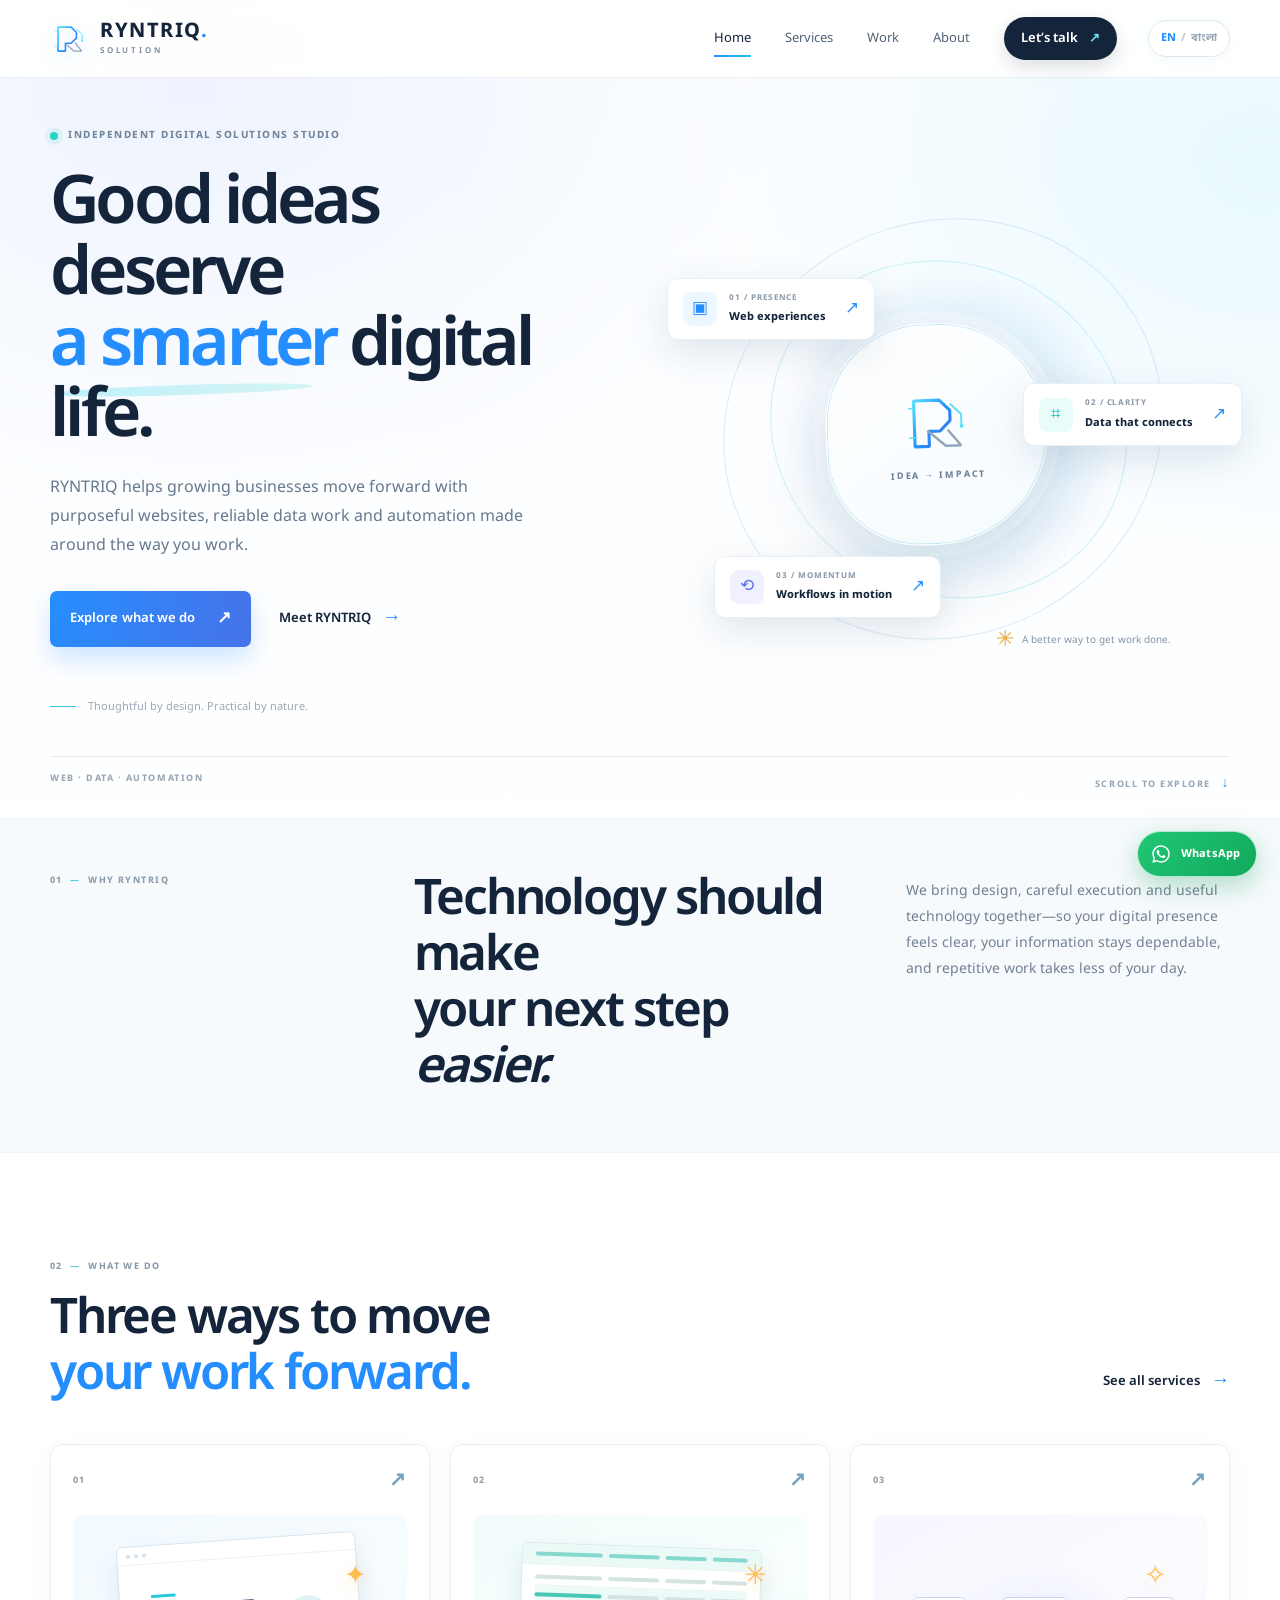
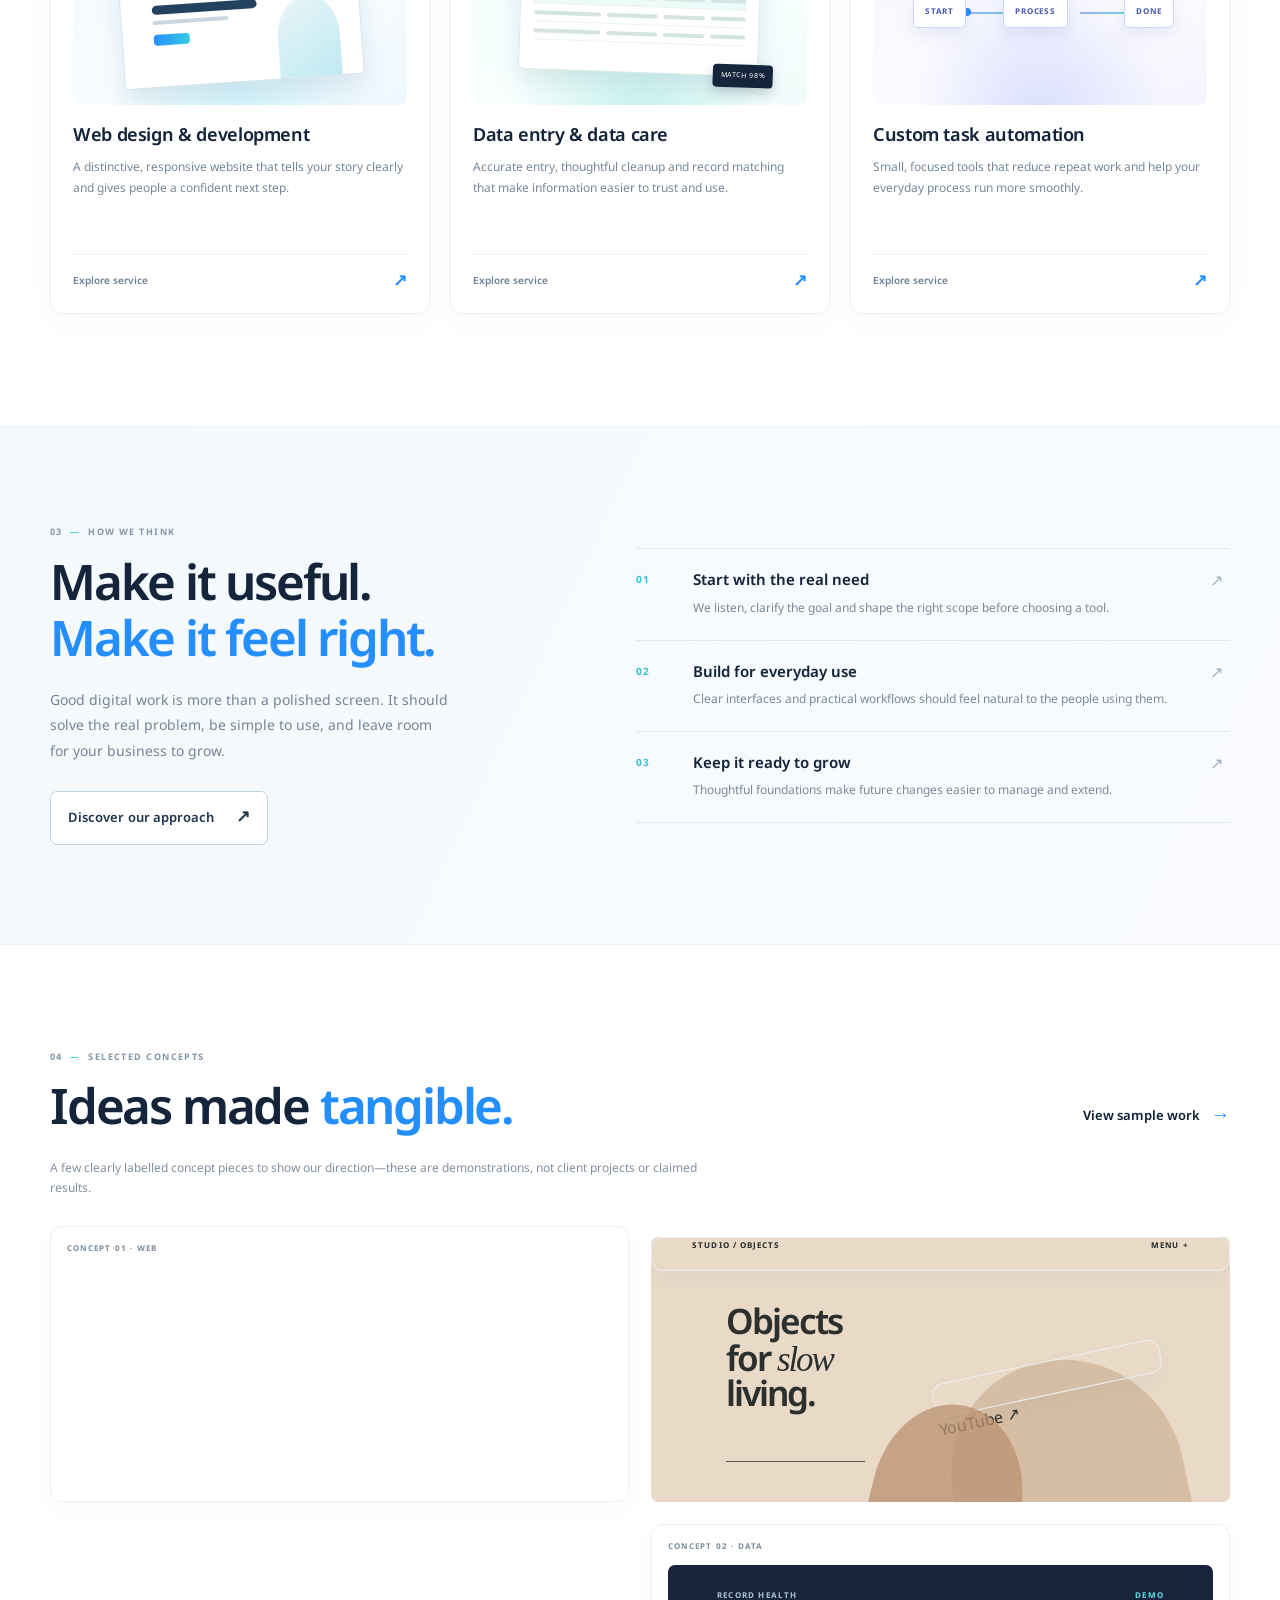
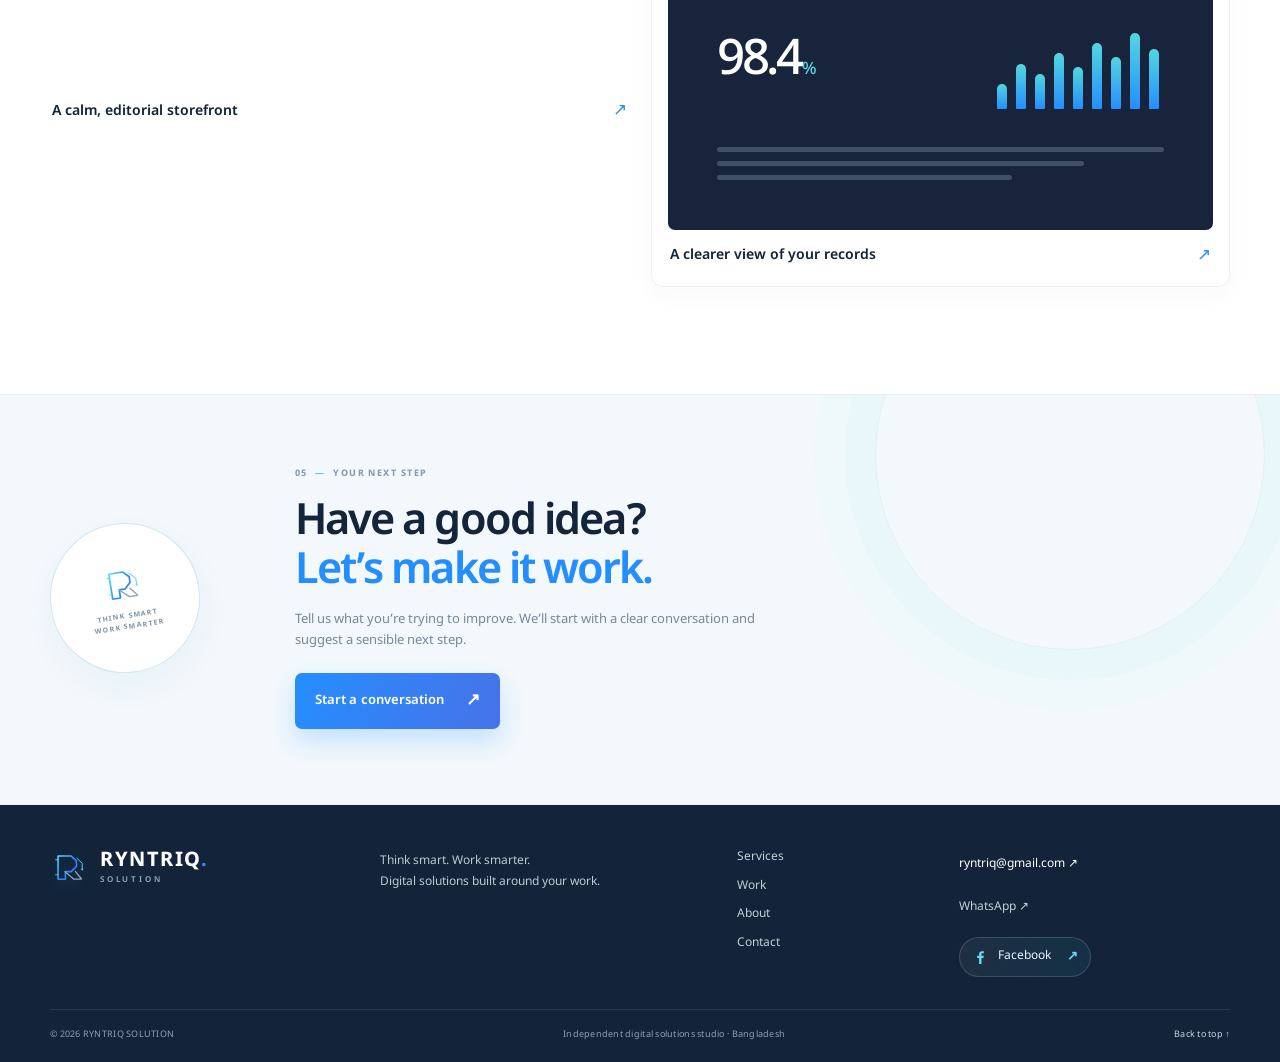
==== commit 6e9005d3: "index.html" ====
--- a/index.html
+++ b/index.html
@@ -46,7 +46,7 @@
 
     <section class="approach-section"><div class="section-wrap approach-grid"><div class="approach-copy reveal"><div class="section-index">03 <span>—</span> HOW WE THINK</div><h2 data-i18n="approach_title">Make it useful.<br><em>Make it feel right.</em></h2><p data-i18n="approach_copy">Good digital work is more than a polished screen. It should solve the real problem, be simple to use, and leave room for your business to grow.</p><a class="button button-outline" href="about.html"><span data-i18n="our_approach">Discover our approach</span><b>↗</b></a></div><div class="principles reveal"><article><span>01</span><div><h3 data-i18n="principle1_title">Start with the real need</h3><p data-i18n="principle1_copy">We listen, clarify the goal and shape the right scope before choosing a tool.</p></div><i>↗</i></article><article><span>02</span><div><h3 data-i18n="principle2_title">Build for everyday use</h3><p data-i18n="principle2_copy">Clear interfaces and practical workflows should feel natural to the people using them.</p></div><i>↗</i></article><article><span>03</span><div><h3 data-i18n="principle3_title">Keep it ready to grow</h3><p data-i18n="principle3_copy">Thoughtful foundations make future changes easier to manage and extend.</p></div><i>↗</i></article></div></div></section>
 
-    <section class="work-preview section-wrap"><div class="section-heading reveal"><div><div class="section-index">04 <span>—</span> SELECTED CONCEPTS</div><h2 data-i18n="work_title">Ideas made <em>tangible.</em></h2></div><a class="text-link" href="work.html"><span data-i18n="view_work">View sample work</span><b>→</b></a></div><p class="work-disclaimer reveal" data-i18n="work_disclaimer">A few clearly labelled concept pieces to show our direction—these are demonstrations, not client projects or claimed results.</p><div class="concept-grid"><a class="concept-card concept-one reveal" href="work.html"><span class="concept-label">CONCEPT 01 · WEB</span><div class="concept-visual concept-store"><div class="store-top">STUDIO / OBJECTS <span>MENU +</span></div><div class="store-shape shape-a"></div><div class="store-shape shape-b"></div><div class="store-word">Objects<br>for <i>slow</i><br>living.</div><div class="store-line"></div></div><div class="concept-info"><h3 data-i18n="concept1">A calm, editorial storefront</h3><span>↗</span></div></a><a class="concept-card concept-two reveal" href="work.html"><span class="concept-label">CONCEPT 02 · DATA</span><div class="concept-visual concept-dashboard"><div class="dash-label">RECORD HEALTH <span>DEMO</span></div><div class="dash-score">98.4<small>%</small></div><div class="dash-chart"><i></i><i></i><i></i><i></i><i></i><i></i><i></i><i></i><i></i></div><div class="dash-rows"><i></i><i></i><i></i></div></div><div class="concept-info"><h3 data-i18n="concept2">A clearer view of your records</h3><span>↗</span></div></a></div></section>
+    <section class="work-preview section-wrap"><div class="section-heading reveal"><div><div class="section-index">04 <span>—</span> SELECTED CONCEPTS</div><h2 data-i18n="work_title">Ideas made <em>tangible.</em></h2></div><a class="text-link" href="work.html"><span data-i18n="view_work">View sample work</span><b>→</b></a></div><p class="work-disclaimer reveal" data-i18n="work_disclaimer">A few clearly labelled concept pieces to show our direction—these are demonstrations, not client projects or claimed results.</p><div class="concept-grid"><a class="concept-card concept-one reveal" href="work.html"><span class="concept-label">CONCEPT 01 · WEB</span><div class="concept-visual concept-store"><div class="store-top">STUDIO / OBJECTS <span>MENU +</span></div><div class="store-shape shape-a"> <a href="https://www.youtube.com/@RYNTRIQ" target="_blank" rel="noopener">YouTube ↗</a> </div><div class="store-shape shape-b"></div><div class="store-word">Objects<br>for <i>slow</i><br>living.</div><div class="store-line"></div></div><div class="concept-info"><h3 data-i18n="concept1">A calm, editorial storefront</h3><span>↗</span></div></a><a class="concept-card concept-two reveal" href="work.html"><span class="concept-label">CONCEPT 02 · DATA</span><div class="concept-visual concept-dashboard"><div class="dash-label">RECORD HEALTH <span>DEMO</span></div><div class="dash-score">98.4<small>%</small></div><div class="dash-chart"><i></i><i></i><i></i><i></i><i></i><i></i><i></i><i></i><i></i></div><div class="dash-rows"><i></i><i></i><i></i></div></div><div class="concept-info"><h3 data-i18n="concept2">A clearer view of your records</h3><span>↗</span></div></a></div></section>
 
     <section class="cta-section"><div class="section-wrap cta-inner reveal"><div class="cta-stamp"><img src="assets/ryntriq-mark.svg" alt=""><span>THINK SMART<br>WORK SMARTER</span></div><div><div class="section-index">05 <span>—</span> YOUR NEXT STEP</div><h2 data-i18n="cta_title">Have a good idea?<br><em>Let’s make it work.</em></h2><p data-i18n="cta_copy">Tell us what you’re trying to improve. We’ll start with a clear conversation and suggest a sensible next step.</p><a class="button button-primary" href="contact.html"><span data-i18n="cta_button">Start a conversation</span><b>↗</b></a></div><div class="cta-orbit"></div></div></section>
   </main>
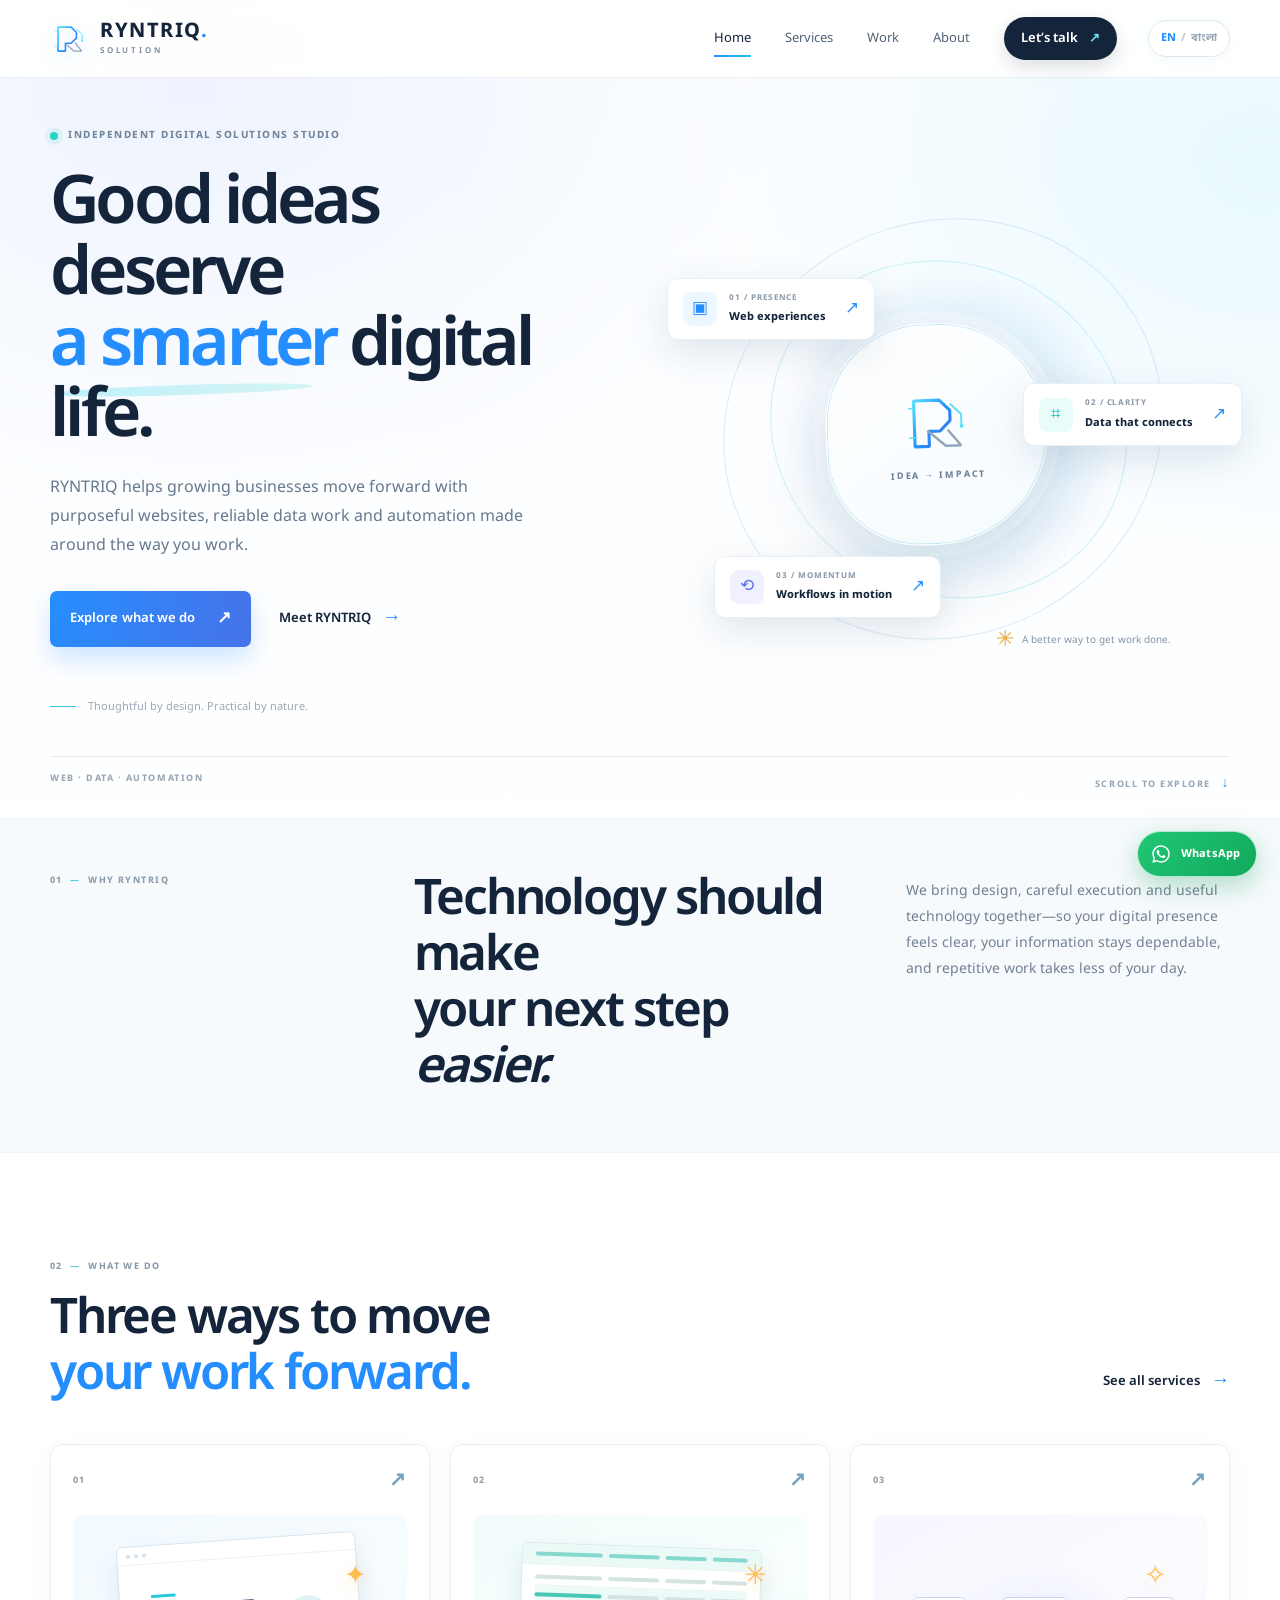
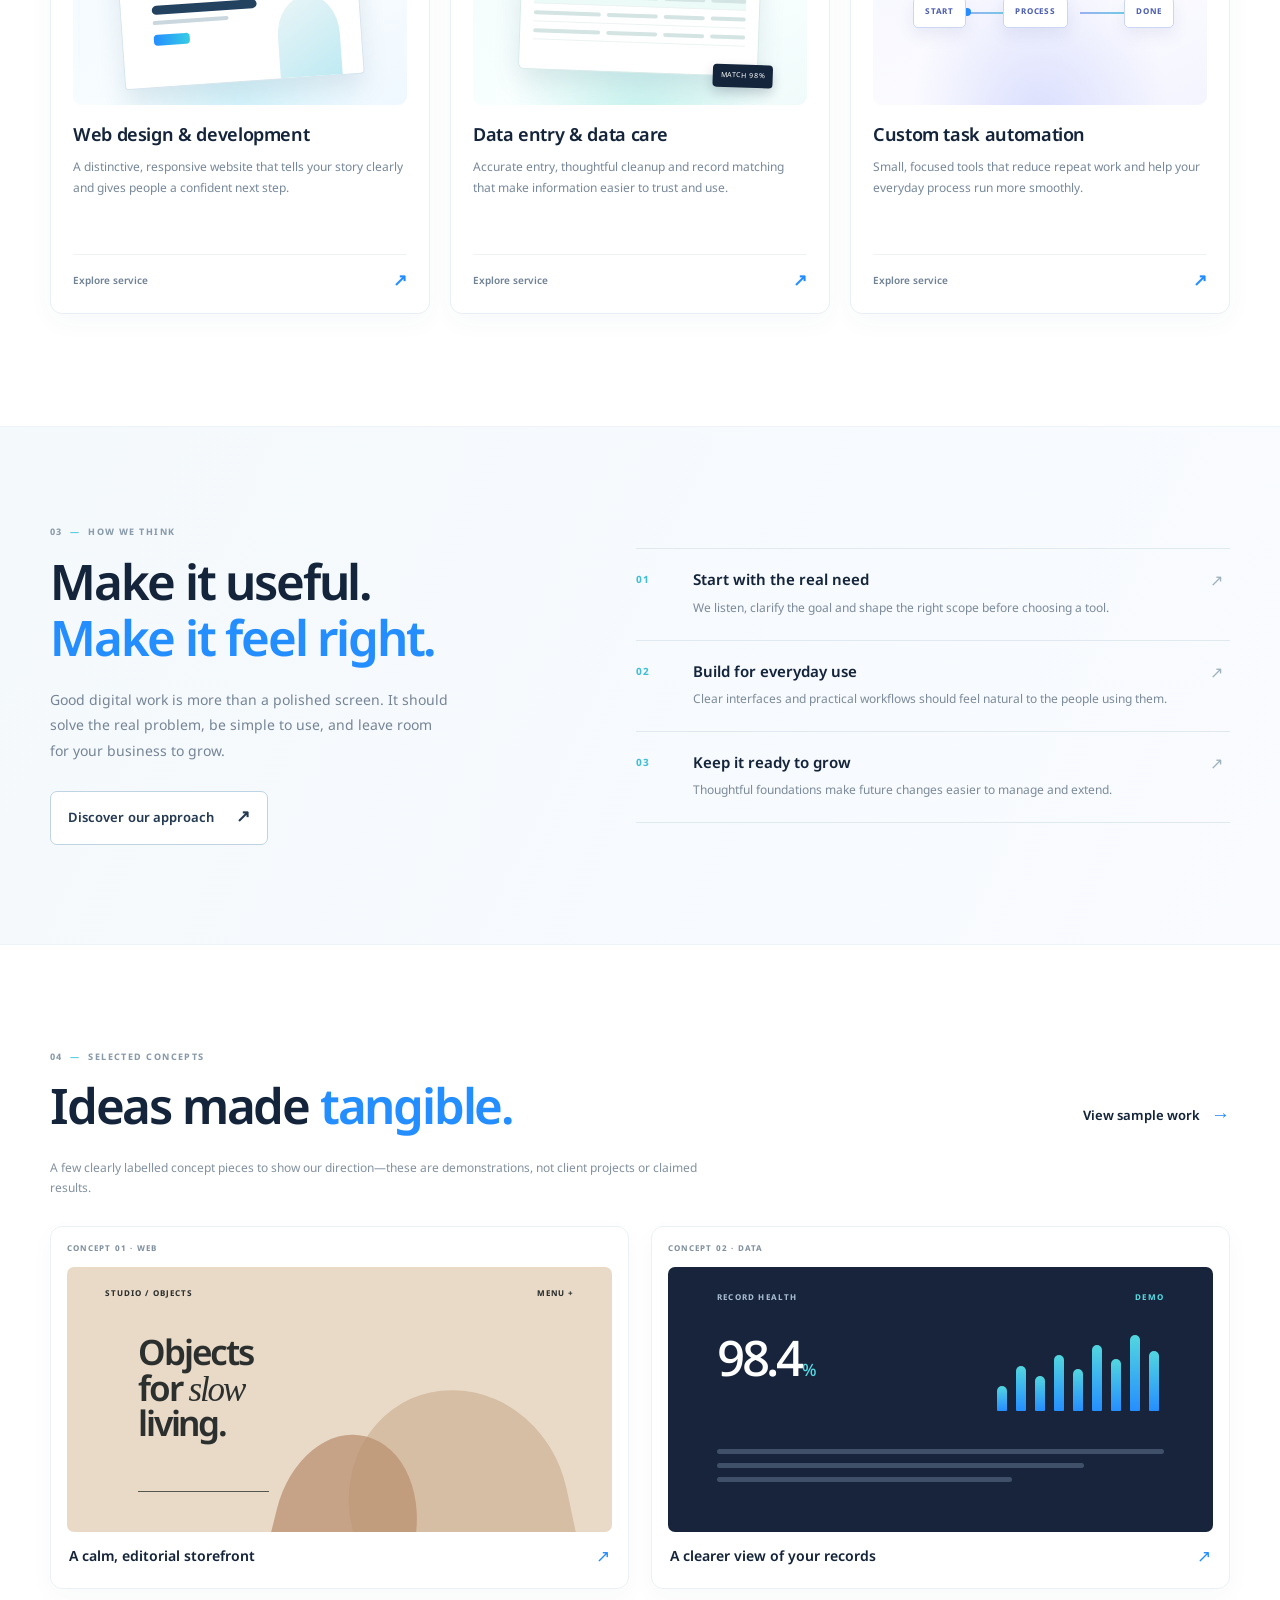
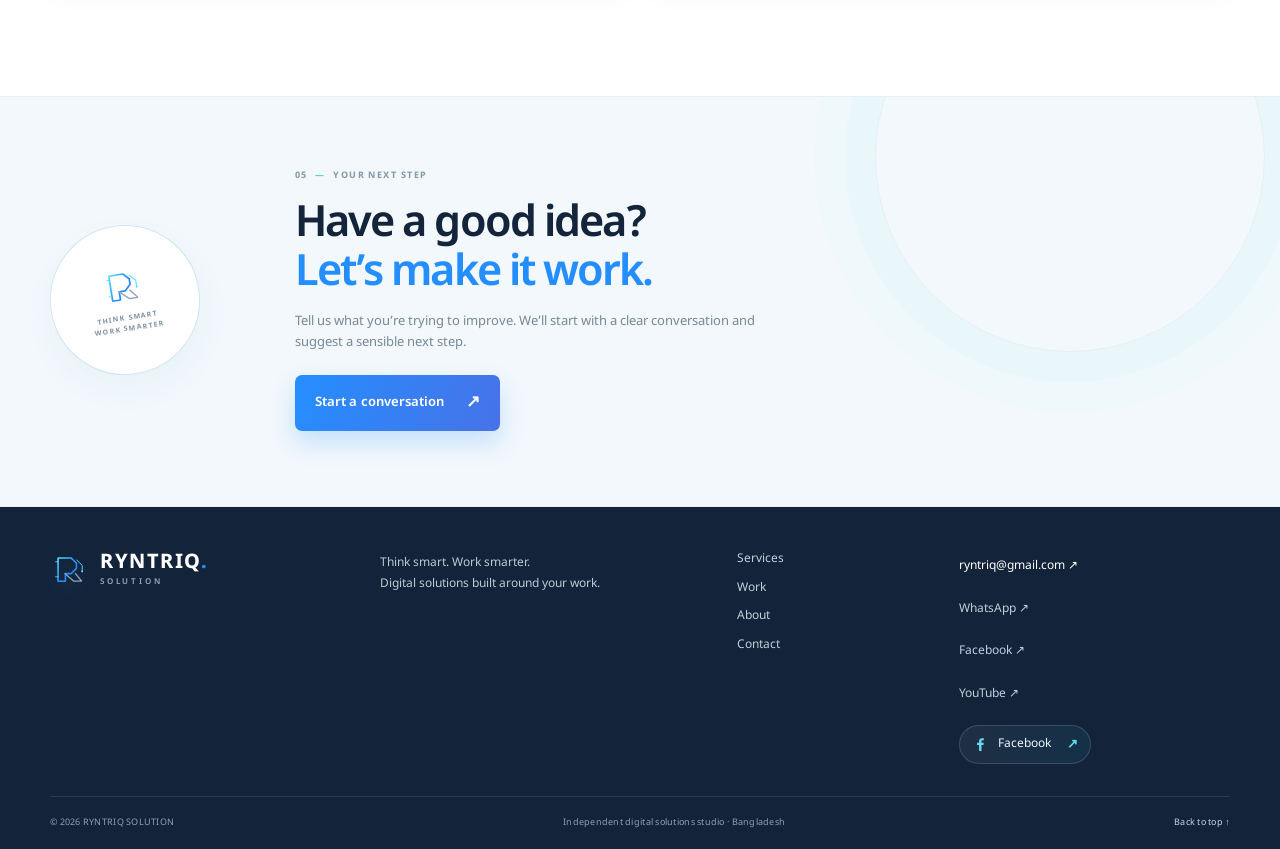
==== commit 457987d3: "Update index.html" ====
--- a/index.html
+++ b/index.html
@@ -46,10 +46,10 @@
 
     <section class="approach-section"><div class="section-wrap approach-grid"><div class="approach-copy reveal"><div class="section-index">03 <span>—</span> HOW WE THINK</div><h2 data-i18n="approach_title">Make it useful.<br><em>Make it feel right.</em></h2><p data-i18n="approach_copy">Good digital work is more than a polished screen. It should solve the real problem, be simple to use, and leave room for your business to grow.</p><a class="button button-outline" href="about.html"><span data-i18n="our_approach">Discover our approach</span><b>↗</b></a></div><div class="principles reveal"><article><span>01</span><div><h3 data-i18n="principle1_title">Start with the real need</h3><p data-i18n="principle1_copy">We listen, clarify the goal and shape the right scope before choosing a tool.</p></div><i>↗</i></article><article><span>02</span><div><h3 data-i18n="principle2_title">Build for everyday use</h3><p data-i18n="principle2_copy">Clear interfaces and practical workflows should feel natural to the people using them.</p></div><i>↗</i></article><article><span>03</span><div><h3 data-i18n="principle3_title">Keep it ready to grow</h3><p data-i18n="principle3_copy">Thoughtful foundations make future changes easier to manage and extend.</p></div><i>↗</i></article></div></div></section>
 
-    <section class="work-preview section-wrap"><div class="section-heading reveal"><div><div class="section-index">04 <span>—</span> SELECTED CONCEPTS</div><h2 data-i18n="work_title">Ideas made <em>tangible.</em></h2></div><a class="text-link" href="work.html"><span data-i18n="view_work">View sample work</span><b>→</b></a></div><p class="work-disclaimer reveal" data-i18n="work_disclaimer">A few clearly labelled concept pieces to show our direction—these are demonstrations, not client projects or claimed results.</p><div class="concept-grid"><a class="concept-card concept-one reveal" href="work.html"><span class="concept-label">CONCEPT 01 · WEB</span><div class="concept-visual concept-store"><div class="store-top">STUDIO / OBJECTS <span>MENU +</span></div><div class="store-shape shape-a"> <a href="https://www.youtube.com/@RYNTRIQ" target="_blank" rel="noopener">YouTube ↗</a> </div><div class="store-shape shape-b"></div><div class="store-word">Objects<br>for <i>slow</i><br>living.</div><div class="store-line"></div></div><div class="concept-info"><h3 data-i18n="concept1">A calm, editorial storefront</h3><span>↗</span></div></a><a class="concept-card concept-two reveal" href="work.html"><span class="concept-label">CONCEPT 02 · DATA</span><div class="concept-visual concept-dashboard"><div class="dash-label">RECORD HEALTH <span>DEMO</span></div><div class="dash-score">98.4<small>%</small></div><div class="dash-chart"><i></i><i></i><i></i><i></i><i></i><i></i><i></i><i></i><i></i></div><div class="dash-rows"><i></i><i></i><i></i></div></div><div class="concept-info"><h3 data-i18n="concept2">A clearer view of your records</h3><span>↗</span></div></a></div></section>
+    <section class="work-preview section-wrap"><div class="section-heading reveal"><div><div class="section-index">04 <span>—</span> SELECTED CONCEPTS</div><h2 data-i18n="work_title">Ideas made <em>tangible.</em></h2></div><a class="text-link" href="work.html"><span data-i18n="view_work">View sample work</span><b>→</b></a></div><p class="work-disclaimer reveal" data-i18n="work_disclaimer">A few clearly labelled concept pieces to show our direction—these are demonstrations, not client projects or claimed results.</p><div class="concept-grid"><a class="concept-card concept-one reveal" href="work.html"><span class="concept-label">CONCEPT 01 · WEB</span><div class="concept-visual concept-store"><div class="store-top">STUDIO / OBJECTS <span>MENU +</span></div><div class="store-shape shape-a"> </div><div class="store-shape shape-b"></div><div class="store-word">Objects<br>for <i>slow</i><br>living.</div><div class="store-line"></div></div><div class="concept-info"><h3 data-i18n="concept1">A calm, editorial storefront</h3><span>↗</span></div></a><a class="concept-card concept-two reveal" href="work.html"><span class="concept-label">CONCEPT 02 · DATA</span><div class="concept-visual concept-dashboard"><div class="dash-label">RECORD HEALTH <span>DEMO</span></div><div class="dash-score">98.4<small>%</small></div><div class="dash-chart"><i></i><i></i><i></i><i></i><i></i><i></i><i></i><i></i><i></i></div><div class="dash-rows"><i></i><i></i><i></i></div></div><div class="concept-info"><h3 data-i18n="concept2">A clearer view of your records</h3><span>↗</span></div></a></div></section>
 
     <section class="cta-section"><div class="section-wrap cta-inner reveal"><div class="cta-stamp"><img src="assets/ryntriq-mark.svg" alt=""><span>THINK SMART<br>WORK SMARTER</span></div><div><div class="section-index">05 <span>—</span> YOUR NEXT STEP</div><h2 data-i18n="cta_title">Have a good idea?<br><em>Let’s make it work.</em></h2><p data-i18n="cta_copy">Tell us what you’re trying to improve. We’ll start with a clear conversation and suggest a sensible next step.</p><a class="button button-primary" href="contact.html"><span data-i18n="cta_button">Start a conversation</span><b>↗</b></a></div><div class="cta-orbit"></div></div></section>
   </main>
-  <footer class="site-footer"><div class="section-wrap footer-main"><a class="brand footer-brand" href="index.html"><img src="assets/ryntriq-mark.svg" alt="" class="brand-mark"><span class="brand-name">RYNTRIQ<span class="brand-dot">.</span><small>SOLUTION</small></span></a><p data-i18n="footer_tagline">Think smart. Work smarter.<br>Digital solutions built around your work.</p><div class="footer-links"><a href="services.html" data-i18n="nav_services">Services</a><a href="work.html" data-i18n="nav_work">Work</a><a href="about.html" data-i18n="nav_about">About</a><a href="contact.html" data-i18n="nav_contact">Contact</a></div><div class="footer-contact"><a href="mailto:ryntriq@gmail.com">ryntriq@gmail.com ↗</a><a href="https://wa.me/8801977835719" target="_blank" rel="noopener">WhatsApp ↗</a></div></div><div class="section-wrap footer-bottom"><span>© <span class="year"></span> RYNTRIQ SOLUTION</span><span data-i18n="footer_note">Independent digital solutions studio · Bangladesh</span><a href="#top" data-i18n="back_top">Back to top ↑</a></div></footer>
+ <footer class="site-footer"><div class="section-wrap footer-main"><a class="brand footer-brand" href="index.html"><img src="assets/ryntriq-mark.svg" alt="" class="brand-mark"><span class="brand-name">RYNTRIQ<span class="brand-dot">.</span><small>SOLUTION</small></span></a><p data-i18n="footer_tagline">Think smart. Work smarter.<br>Digital solutions built around your work.</p><div class="footer-links"><a href="services.html" data-i18n="nav_services">Services</a><a href="work.html" data-i18n="nav_work">Work</a><a href="about.html" data-i18n="nav_about">About</a><a href="contact.html" data-i18n="nav_contact">Contact</a></div><div class="footer-contact"><a href="mailto:ryntriq@gmail.com">ryntriq@gmail.com ↗</a><a href="https://wa.me/8801977835719" target="_blank" rel="noopener">WhatsApp ↗</a><a href="https://www.facebook.com/share/19nYt7Mdpk/" target="_blank" rel="noopener">Facebook ↗</a><a href="https://www.youtube.com/@RYNTRIQ" target="_blank" rel="noopener">YouTube ↗</a></div></div><div class="section-wrap footer-bottom"><span>© <span class="year"></span> RYNTRIQ SOLUTION</span><span data-i18n="footer_note">Independent digital solutions studio · Bangladesh</span><a href="#top" data-i18n="back_top">Back to top ↑</a></div></footer>
   <script src="script.js?v=ryntriq-20261015-8"></script>
 </body></html>
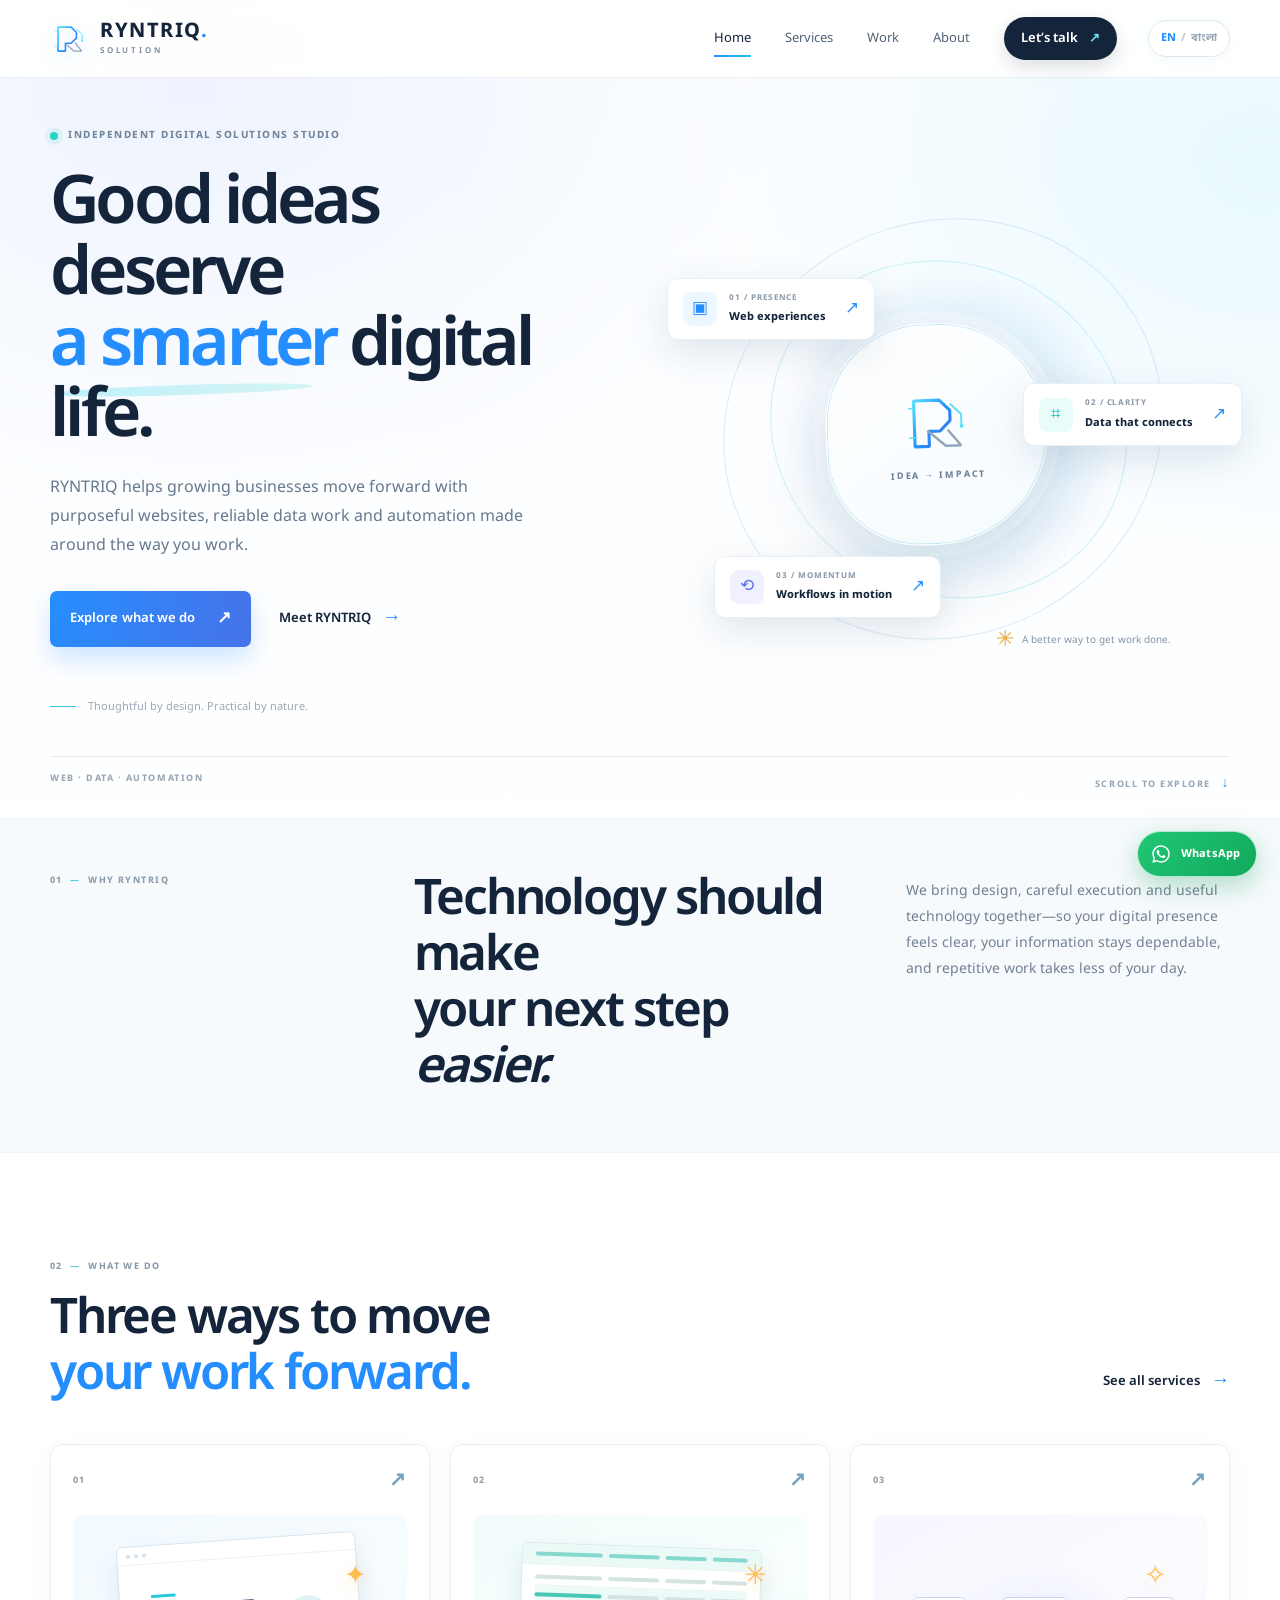
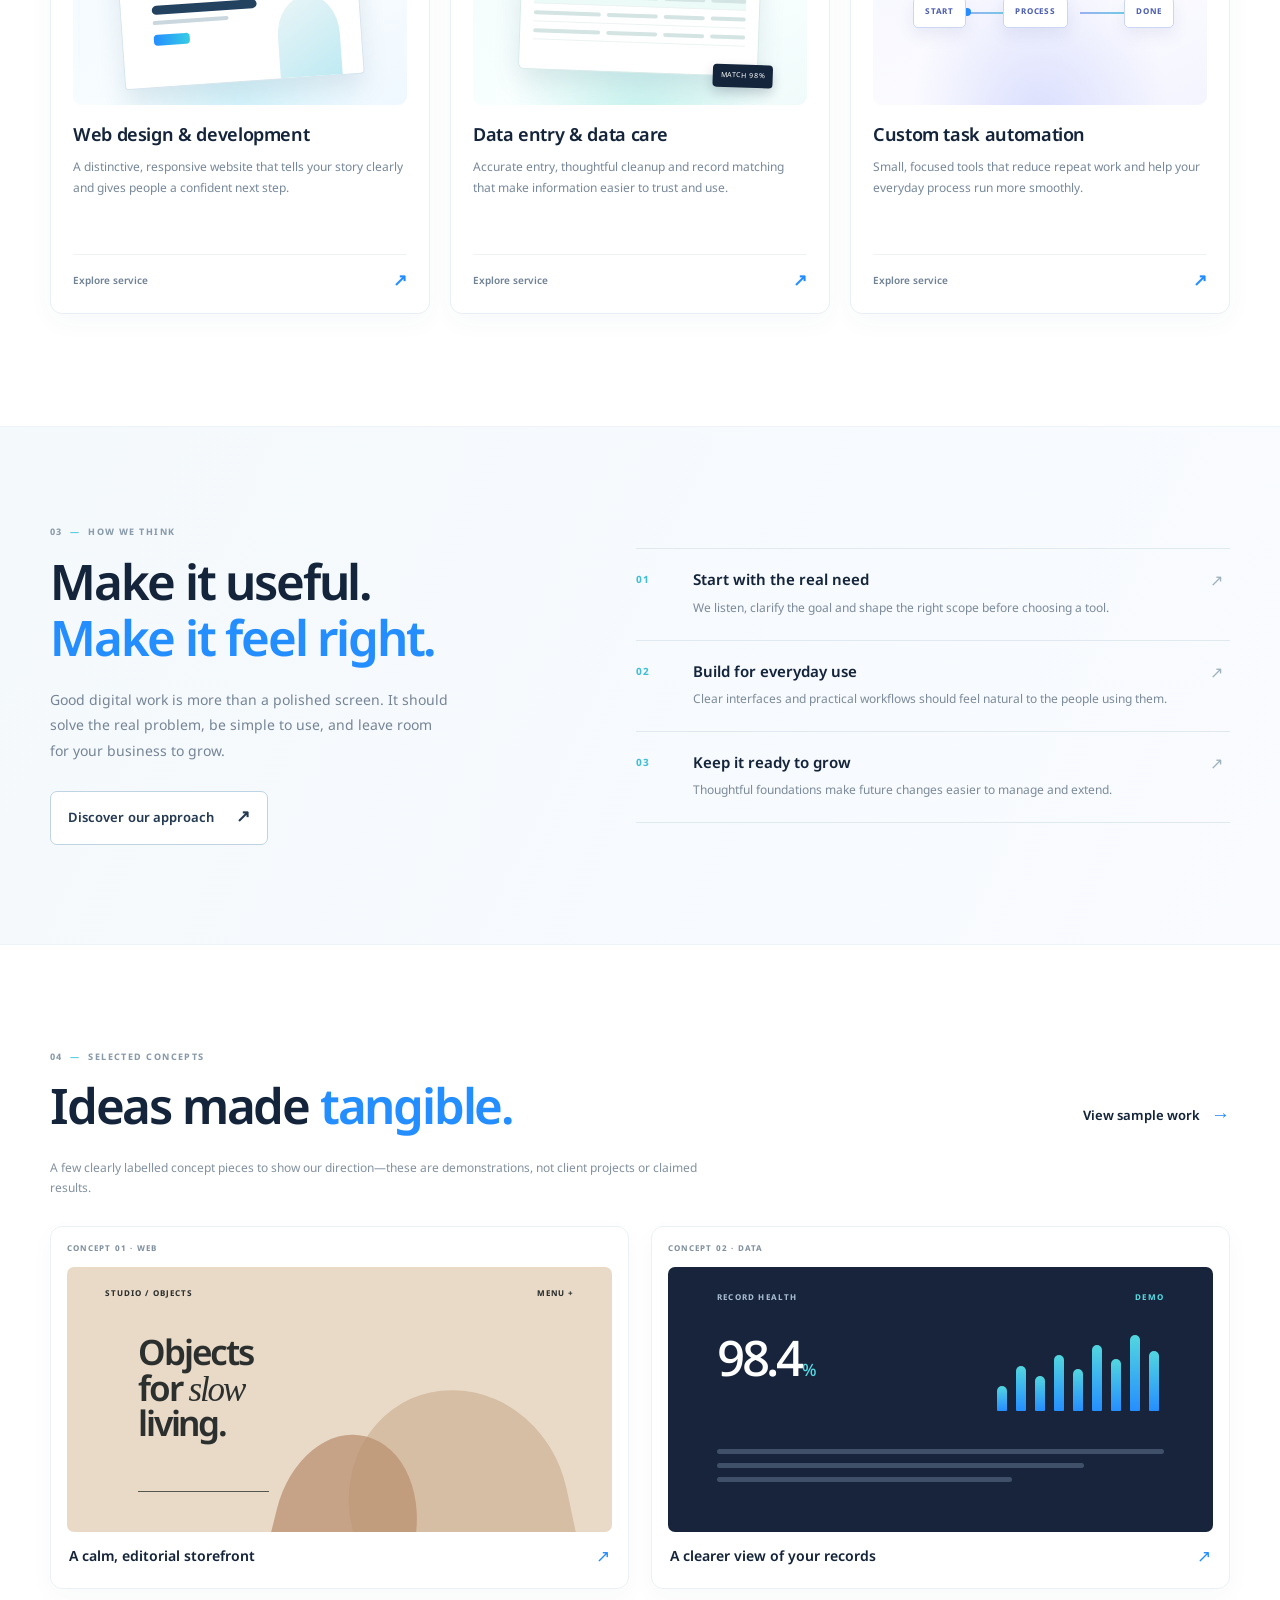
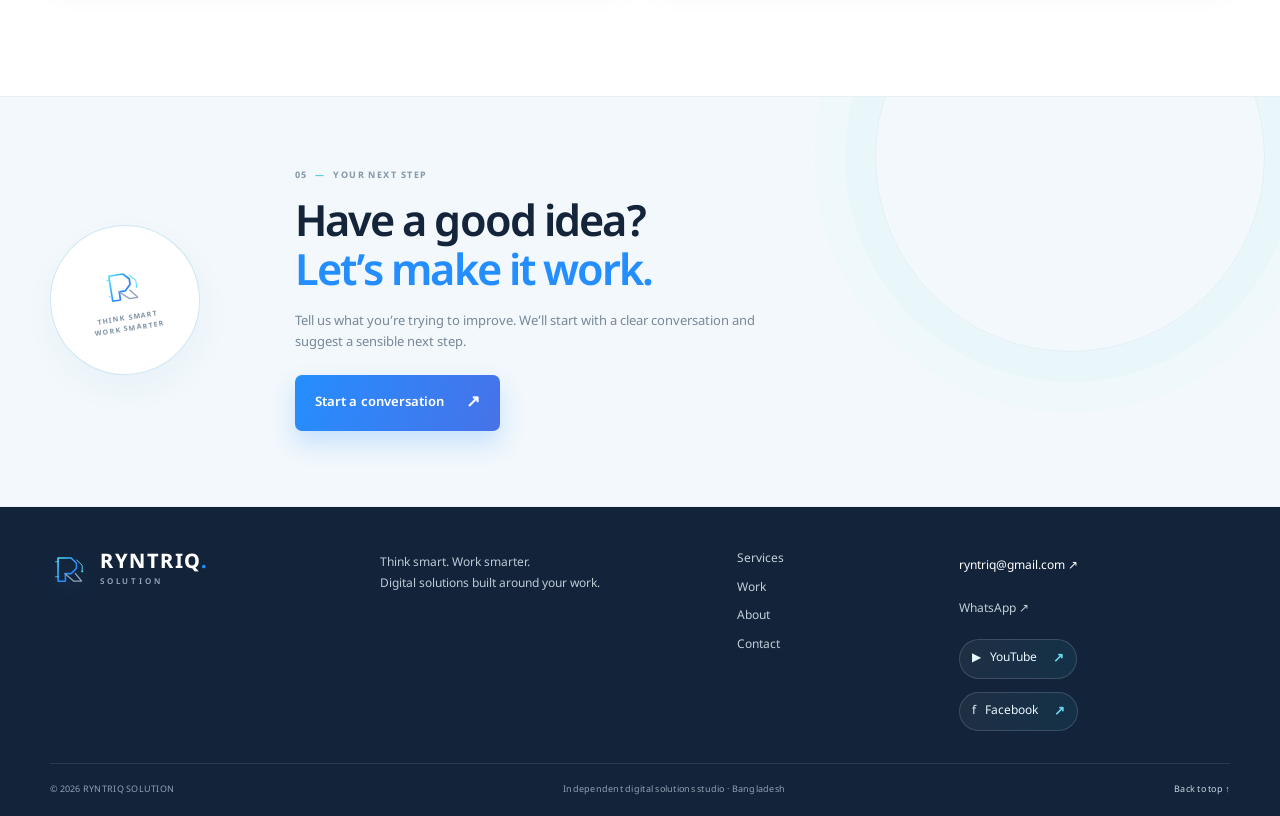
==== commit 0374f0a9: "Update index.html" ====
--- a/index.html
+++ b/index.html
@@ -50,6 +50,6 @@
 
     <section class="cta-section"><div class="section-wrap cta-inner reveal"><div class="cta-stamp"><img src="assets/ryntriq-mark.svg" alt=""><span>THINK SMART<br>WORK SMARTER</span></div><div><div class="section-index">05 <span>—</span> YOUR NEXT STEP</div><h2 data-i18n="cta_title">Have a good idea?<br><em>Let’s make it work.</em></h2><p data-i18n="cta_copy">Tell us what you’re trying to improve. We’ll start with a clear conversation and suggest a sensible next step.</p><a class="button button-primary" href="contact.html"><span data-i18n="cta_button">Start a conversation</span><b>↗</b></a></div><div class="cta-orbit"></div></div></section>
   </main>
- <footer class="site-footer"><div class="section-wrap footer-main"><a class="brand footer-brand" href="index.html"><img src="assets/ryntriq-mark.svg" alt="" class="brand-mark"><span class="brand-name">RYNTRIQ<span class="brand-dot">.</span><small>SOLUTION</small></span></a><p data-i18n="footer_tagline">Think smart. Work smarter.<br>Digital solutions built around your work.</p><div class="footer-links"><a href="services.html" data-i18n="nav_services">Services</a><a href="work.html" data-i18n="nav_work">Work</a><a href="about.html" data-i18n="nav_about">About</a><a href="contact.html" data-i18n="nav_contact">Contact</a></div><div class="footer-contact"><a href="mailto:ryntriq@gmail.com">ryntriq@gmail.com ↗</a><a href="https://wa.me/8801977835719" target="_blank" rel="noopener">WhatsApp ↗</a><a href="https://www.facebook.com/share/19nYt7Mdpk/" target="_blank" rel="noopener">Facebook ↗</a><a href="https://www.youtube.com/@RYNTRIQ" target="_blank" rel="noopener">YouTube ↗</a></div></div><div class="section-wrap footer-bottom"><span>© <span class="year"></span> RYNTRIQ SOLUTION</span><span data-i18n="footer_note">Independent digital solutions studio · Bangladesh</span><a href="#top" data-i18n="back_top">Back to top ↑</a></div></footer>
+ <footer class="site-footer"><div class="section-wrap footer-main"><a class="brand footer-brand" href="index.html"><img src="assets/ryntriq-mark.svg" alt="" class="brand-mark"><span class="brand-name">RYNTRIQ<span class="brand-dot">.</span><small>SOLUTION</small></span></a><p data-i18n="footer_tagline">Think smart. Work smarter.<br>Digital solutions built around your work.</p><div class="footer-links"><a href="services.html" data-i18n="nav_services">Services</a><a href="work.html" data-i18n="nav_work">Work</a><a href="about.html" data-i18n="nav_about">About</a><a href="contact.html" data-i18n="nav_contact">Contact</a></div><div class="footer-contact"><a href="mailto:ryntriq@gmail.com">ryntriq@gmail.com ↗</a><a href="https://wa.me/8801977835719" target="_blank" rel="noopener">WhatsApp ↗</a><a class="footer-facebook" href="https://www.youtube.com/@RYNTRIQ" target="_blank" rel="noopener"><span aria-hidden="true">▶</span> YouTube <b>↗</b></a><a class="footer-facebook" href="https://www.facebook.com/share/19nYt7Mdpk/" target="_blank" rel="noopener"><span aria-hidden="true">f</span> Facebook <b>↗</b></a></div></div><div class="section-wrap footer-bottom"><span>© <span class="year"></span> RYNTRIQ SOLUTION</span><span data-i18n="footer_note">Independent digital solutions studio · Bangladesh</span><a href="#top" data-i18n="back_top">Back to top ↑</a></div></footer>
   <script src="script.js?v=ryntriq-20261015-8"></script>
 </body></html>
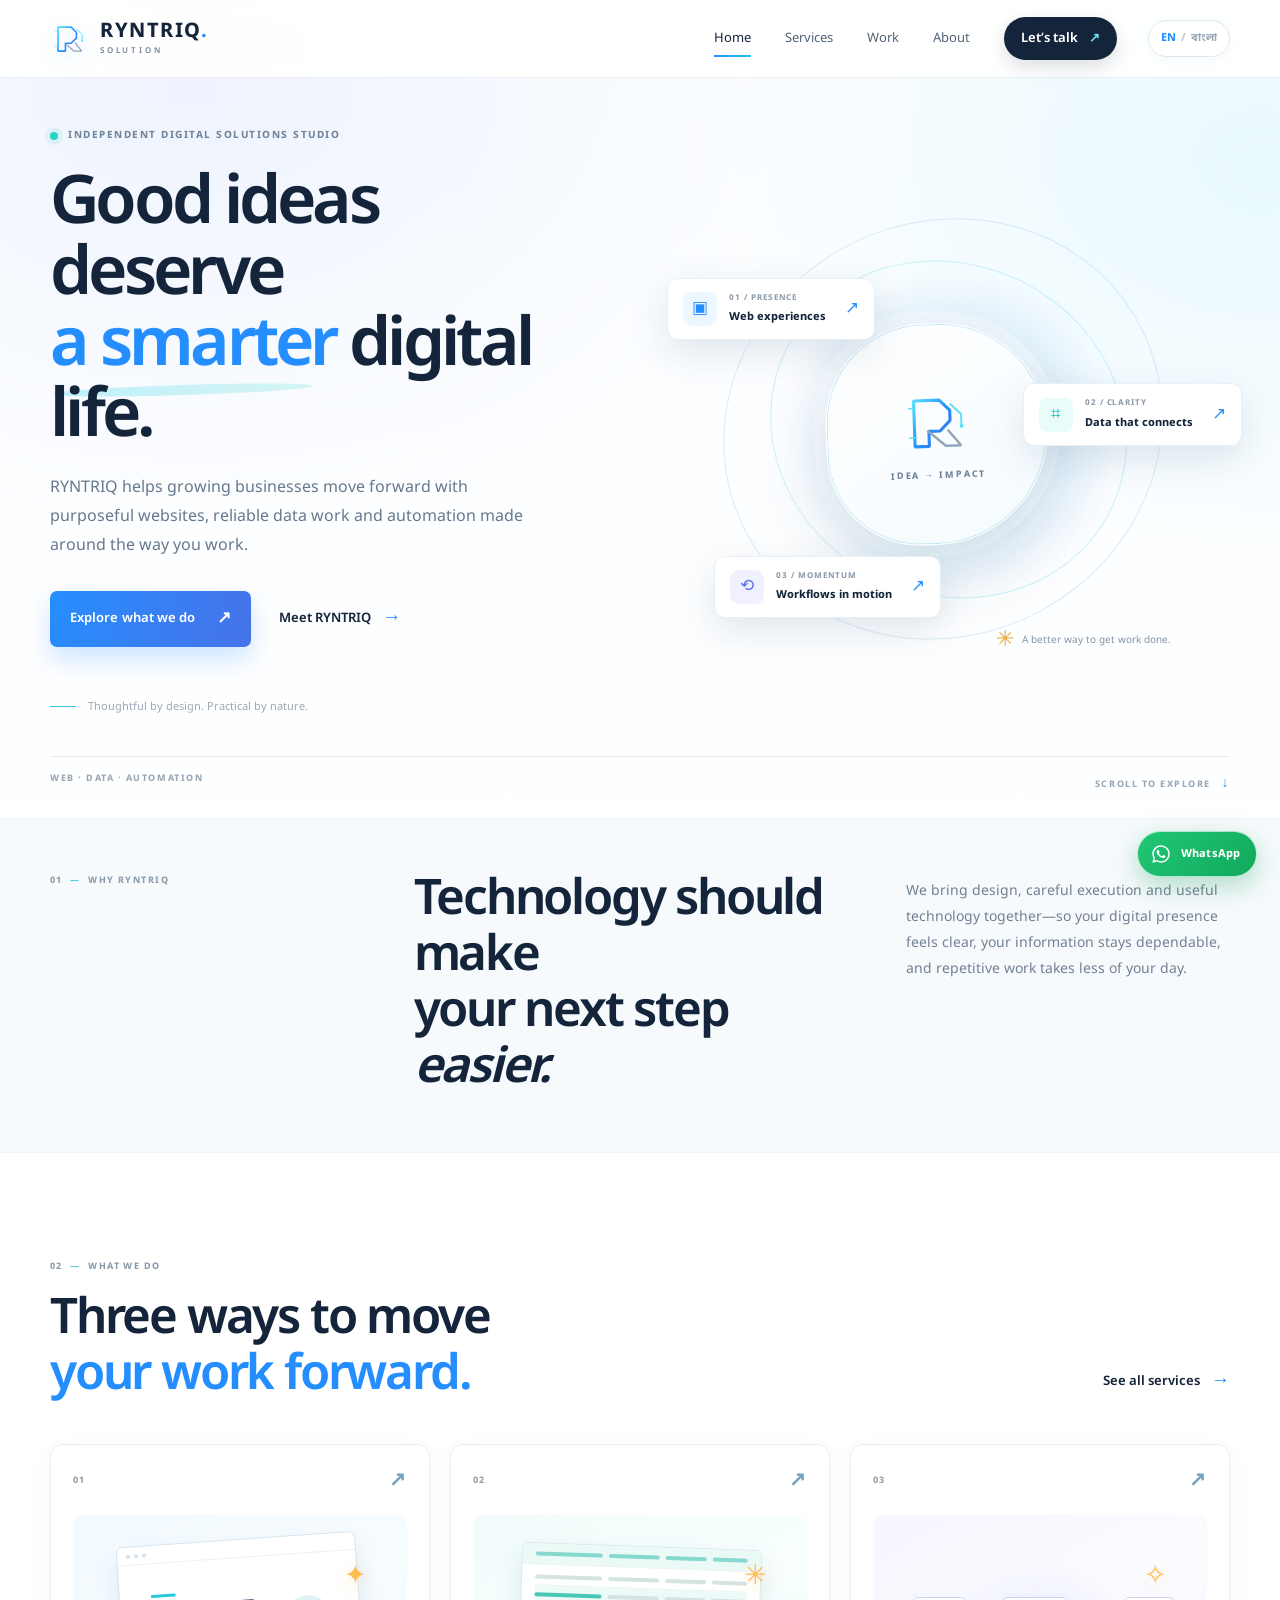
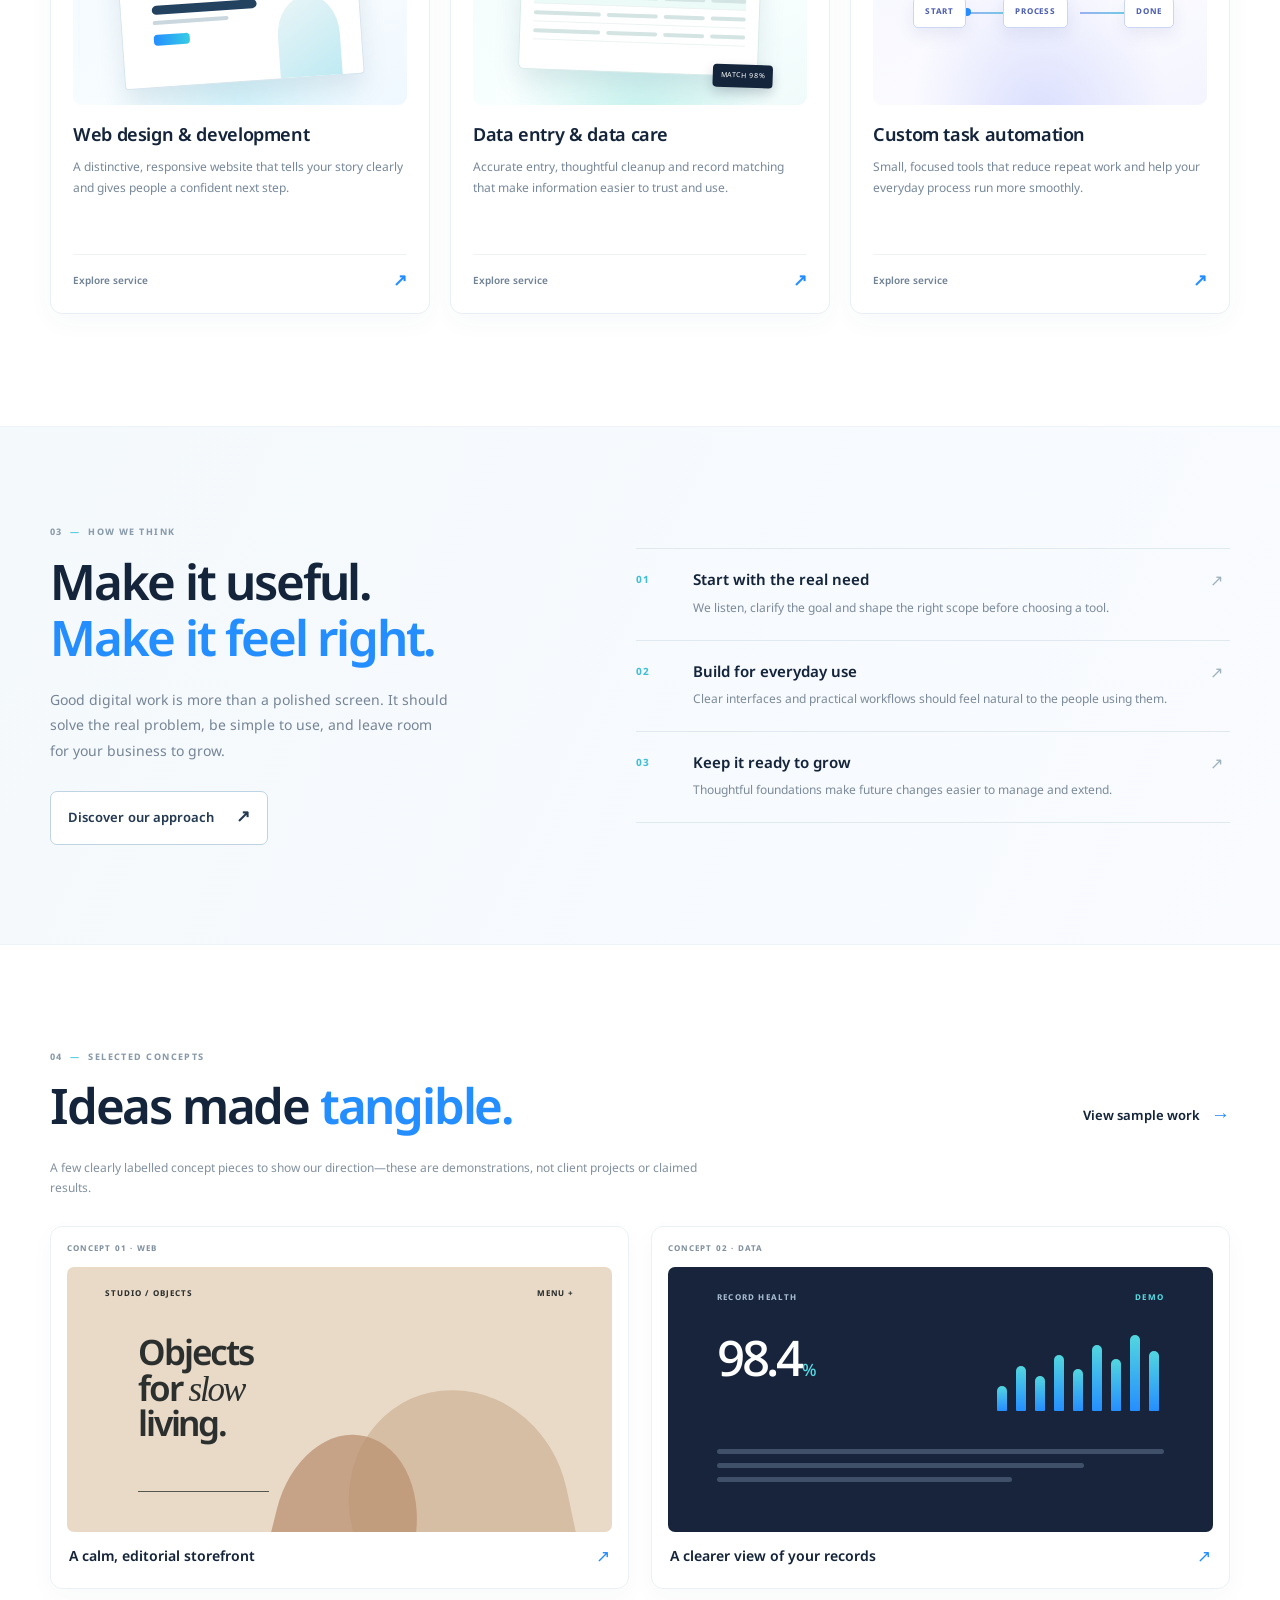
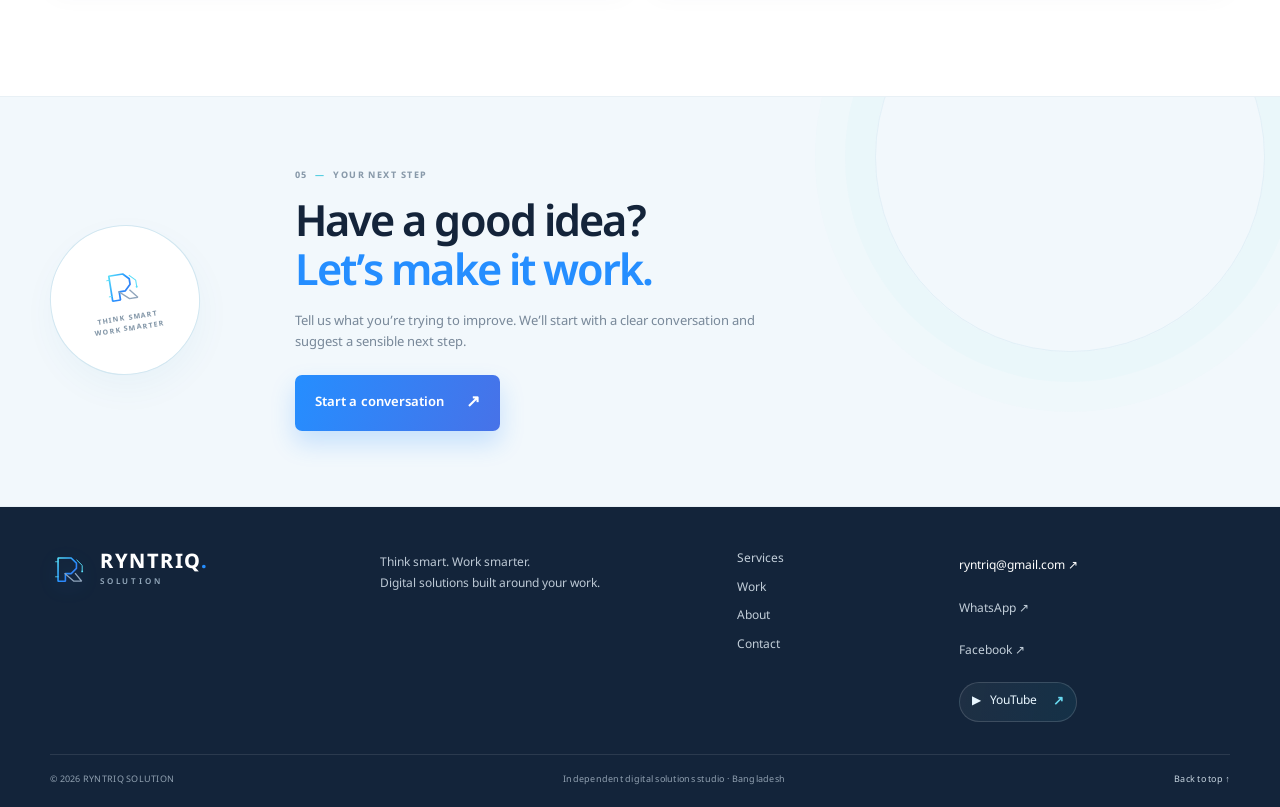
==== commit f8225941: "Update index.html" ====
--- a/index.html
+++ b/index.html
@@ -50,6 +50,6 @@
 
     <section class="cta-section"><div class="section-wrap cta-inner reveal"><div class="cta-stamp"><img src="assets/ryntriq-mark.svg" alt=""><span>THINK SMART<br>WORK SMARTER</span></div><div><div class="section-index">05 <span>—</span> YOUR NEXT STEP</div><h2 data-i18n="cta_title">Have a good idea?<br><em>Let’s make it work.</em></h2><p data-i18n="cta_copy">Tell us what you’re trying to improve. We’ll start with a clear conversation and suggest a sensible next step.</p><a class="button button-primary" href="contact.html"><span data-i18n="cta_button">Start a conversation</span><b>↗</b></a></div><div class="cta-orbit"></div></div></section>
   </main>
- <footer class="site-footer"><div class="section-wrap footer-main"><a class="brand footer-brand" href="index.html"><img src="assets/ryntriq-mark.svg" alt="" class="brand-mark"><span class="brand-name">RYNTRIQ<span class="brand-dot">.</span><small>SOLUTION</small></span></a><p data-i18n="footer_tagline">Think smart. Work smarter.<br>Digital solutions built around your work.</p><div class="footer-links"><a href="services.html" data-i18n="nav_services">Services</a><a href="work.html" data-i18n="nav_work">Work</a><a href="about.html" data-i18n="nav_about">About</a><a href="contact.html" data-i18n="nav_contact">Contact</a></div><div class="footer-contact"><a href="mailto:ryntriq@gmail.com">ryntriq@gmail.com ↗</a><a href="https://wa.me/8801977835719" target="_blank" rel="noopener">WhatsApp ↗</a><a class="footer-facebook" href="https://www.youtube.com/@RYNTRIQ" target="_blank" rel="noopener"><span aria-hidden="true">▶</span> YouTube <b>↗</b></a><a class="footer-facebook" href="https://www.facebook.com/share/19nYt7Mdpk/" target="_blank" rel="noopener"><span aria-hidden="true">f</span> Facebook <b>↗</b></a></div></div><div class="section-wrap footer-bottom"><span>© <span class="year"></span> RYNTRIQ SOLUTION</span><span data-i18n="footer_note">Independent digital solutions studio · Bangladesh</span><a href="#top" data-i18n="back_top">Back to top ↑</a></div></footer>
+<footer class="site-footer"><div class="section-wrap footer-main"><a class="brand footer-brand" href="index.html"><img src="assets/ryntriq-mark.svg" alt="" class="brand-mark"><span class="brand-name">RYNTRIQ<span class="brand-dot">.</span><small>SOLUTION</small></span></a><p data-i18n="footer_tagline">Think smart. Work smarter.<br>Digital solutions built around your work.</p><div class="footer-links"><a href="services.html" data-i18n="nav_services">Services</a><a href="work.html" data-i18n="nav_work">Work</a><a href="about.html" data-i18n="nav_about">About</a><a href="contact.html" data-i18n="nav_contact">Contact</a></div><div class="footer-contact"><a href="mailto:ryntriq@gmail.com">ryntriq@gmail.com ↗</a><a href="https://wa.me/8801977835719" target="_blank" rel="noopener">WhatsApp ↗</a><a href="https://www.facebook.com/share/19nYt7Mdpk/" target="_blank" rel="noopener">Facebook ↗</a><a class="footer-facebook" href="https://www.youtube.com/@RYNTRIQ" target="_blank" rel="noopener" aria-label="RYNTRIQ on YouTube"><span aria-hidden="true">▶</span> YouTube <b>↗</b></a></div></div><div class="section-wrap footer-bottom"><span>© <span class="year"></span> RYNTRIQ SOLUTION</span><span data-i18n="footer_note">Independent digital solutions studio · Bangladesh</span><a href="#top" data-i18n="back_top">Back to top ↑</a></div></footer>
   <script src="script.js?v=ryntriq-20261015-8"></script>
 </body></html>
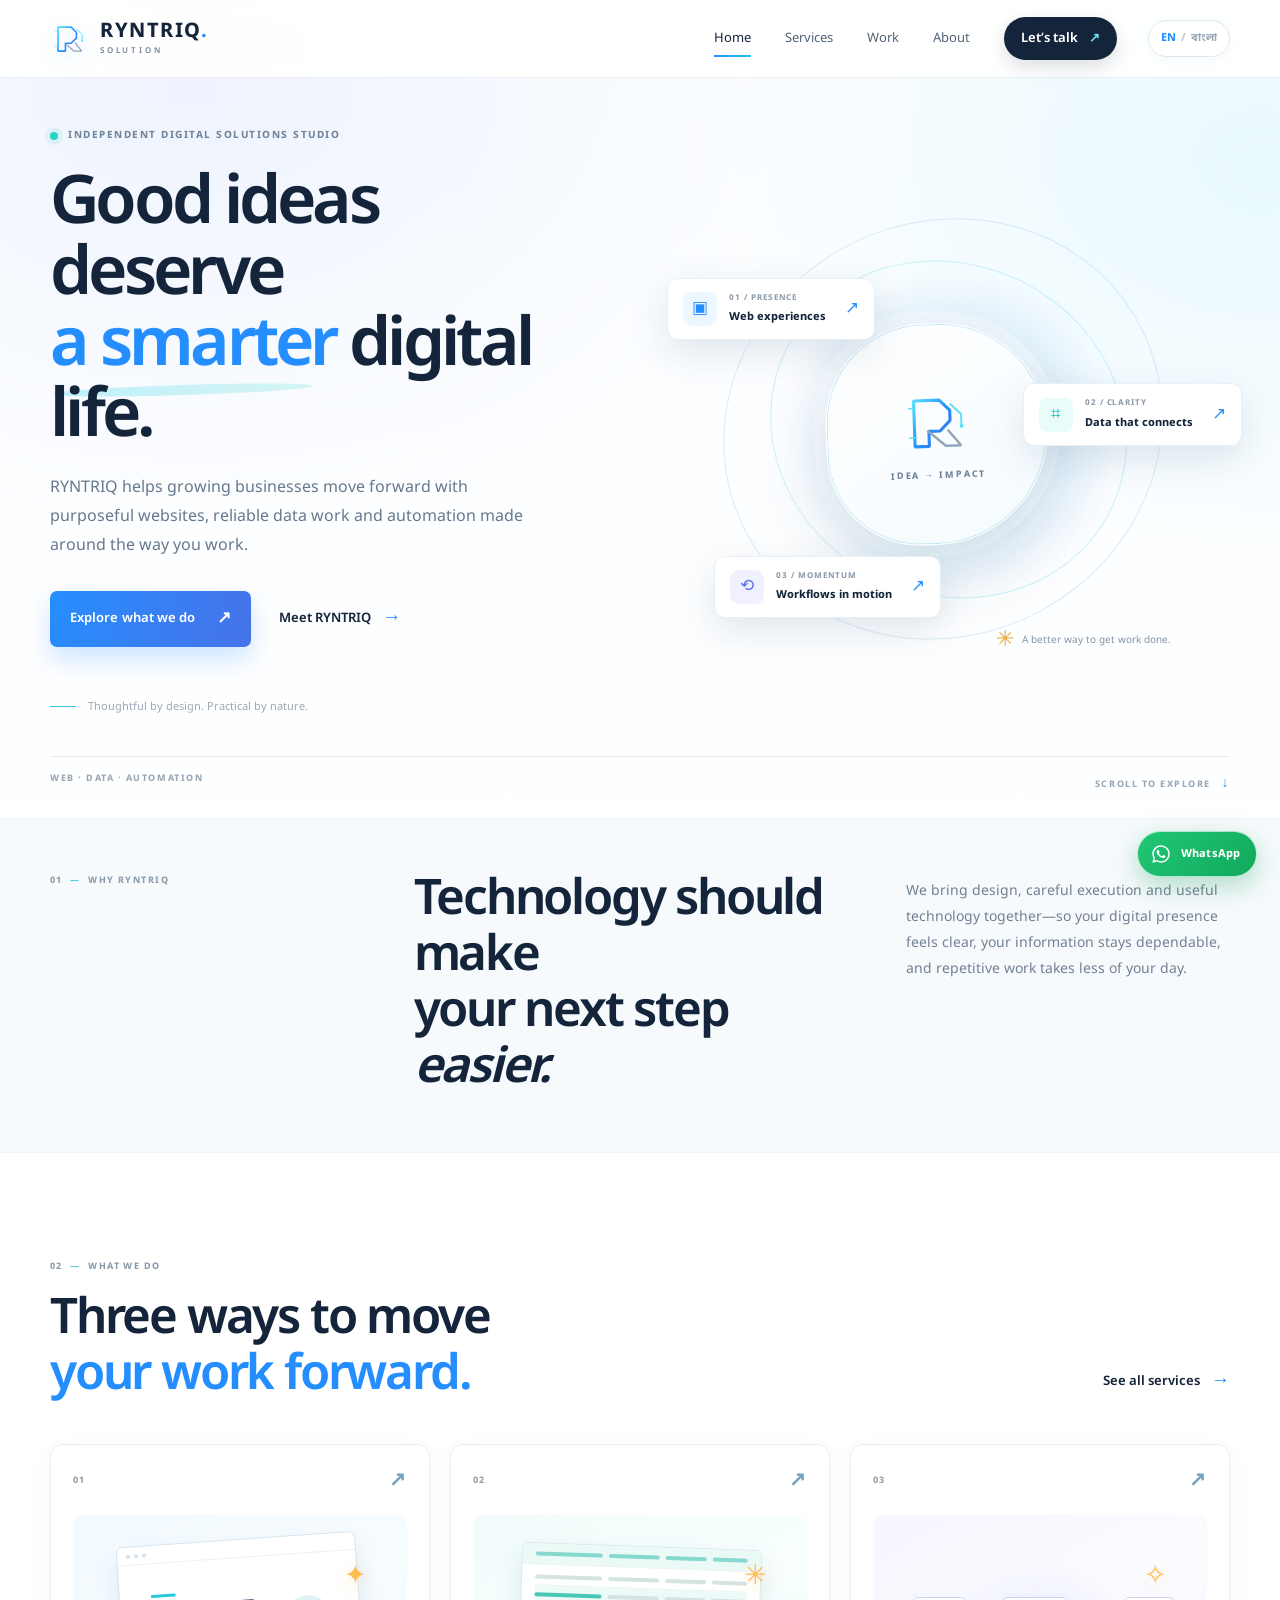
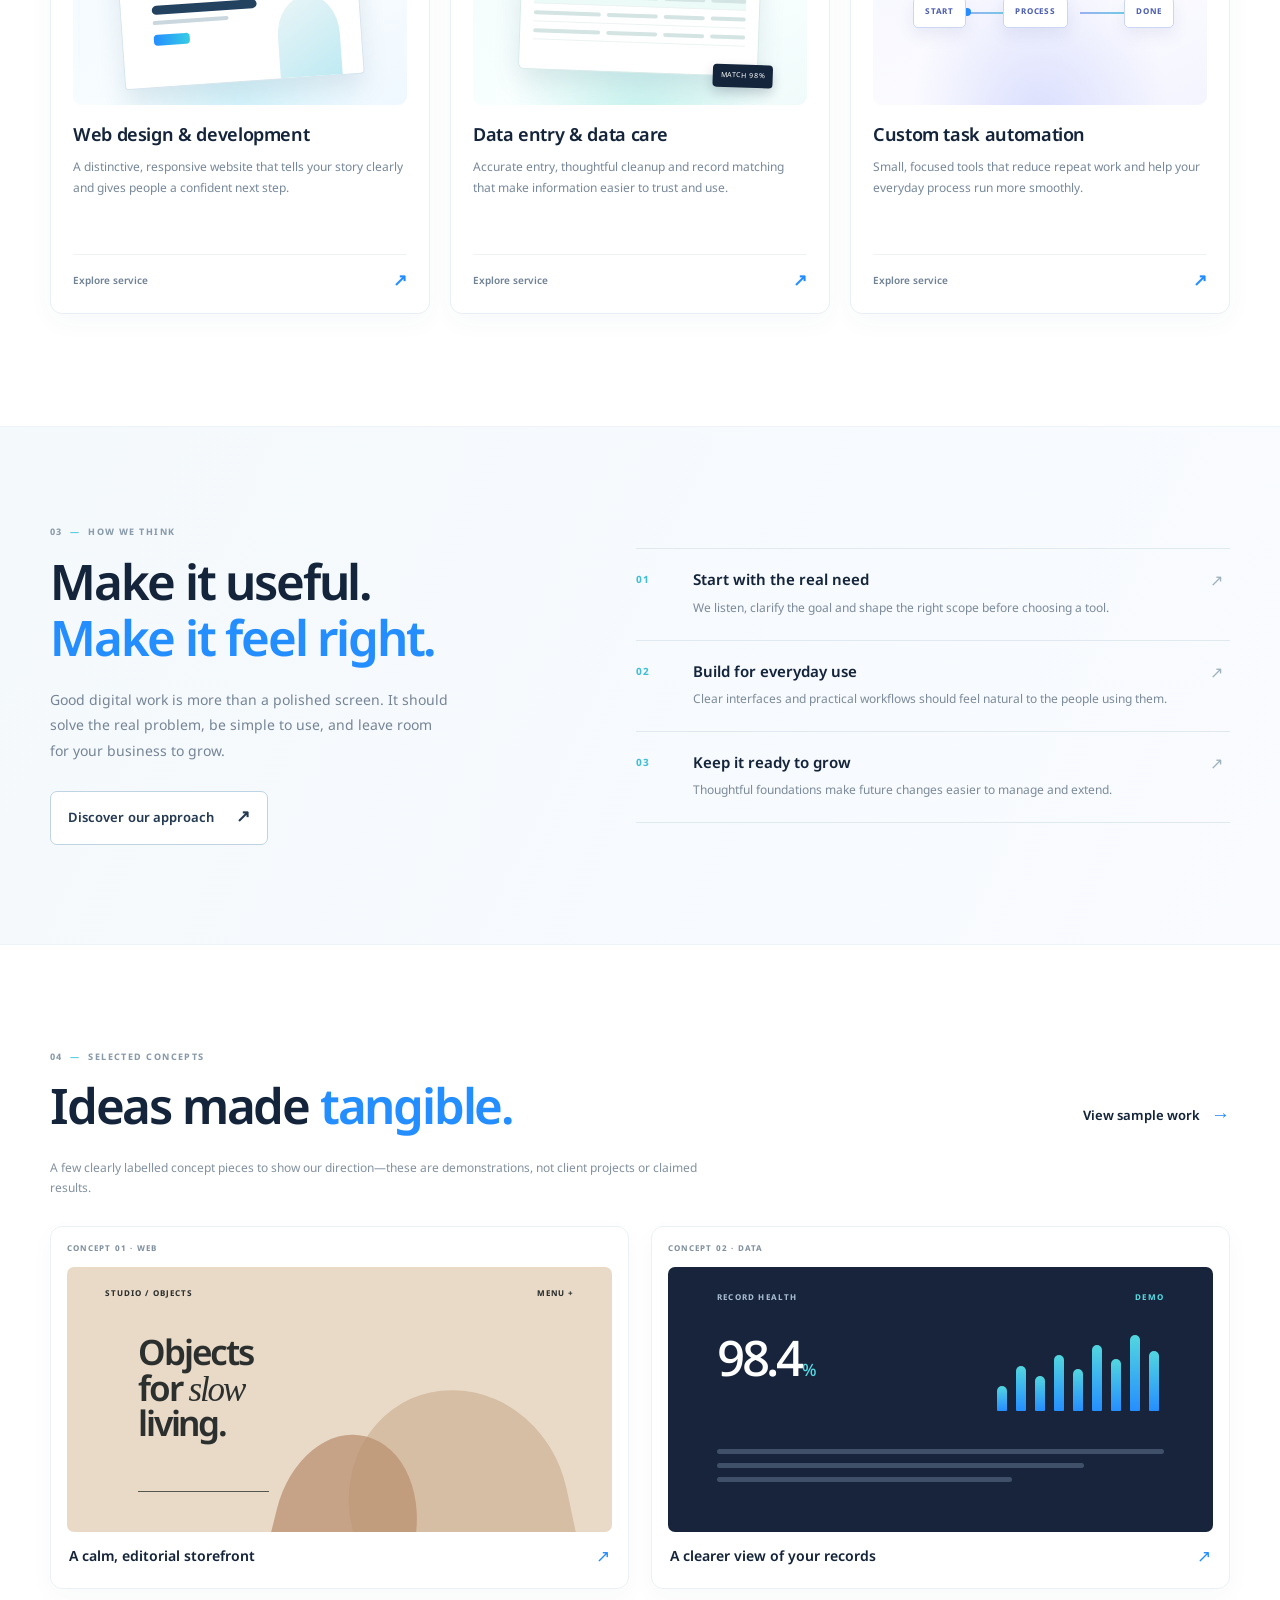
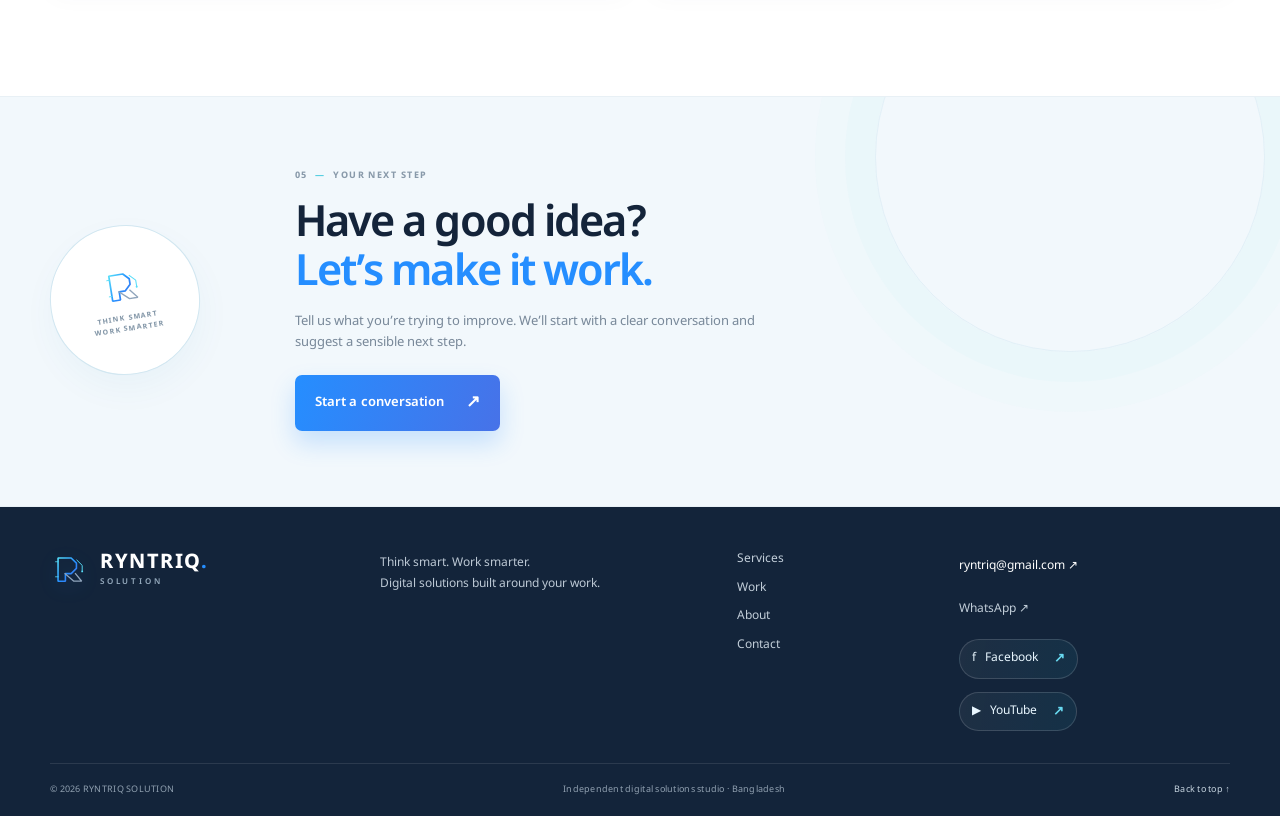
==== commit e1703e1e: "Update index.html" ====
--- a/index.html
+++ b/index.html
@@ -50,6 +50,6 @@
 
     <section class="cta-section"><div class="section-wrap cta-inner reveal"><div class="cta-stamp"><img src="assets/ryntriq-mark.svg" alt=""><span>THINK SMART<br>WORK SMARTER</span></div><div><div class="section-index">05 <span>—</span> YOUR NEXT STEP</div><h2 data-i18n="cta_title">Have a good idea?<br><em>Let’s make it work.</em></h2><p data-i18n="cta_copy">Tell us what you’re trying to improve. We’ll start with a clear conversation and suggest a sensible next step.</p><a class="button button-primary" href="contact.html"><span data-i18n="cta_button">Start a conversation</span><b>↗</b></a></div><div class="cta-orbit"></div></div></section>
   </main>
-<footer class="site-footer"><div class="section-wrap footer-main"><a class="brand footer-brand" href="index.html"><img src="assets/ryntriq-mark.svg" alt="" class="brand-mark"><span class="brand-name">RYNTRIQ<span class="brand-dot">.</span><small>SOLUTION</small></span></a><p data-i18n="footer_tagline">Think smart. Work smarter.<br>Digital solutions built around your work.</p><div class="footer-links"><a href="services.html" data-i18n="nav_services">Services</a><a href="work.html" data-i18n="nav_work">Work</a><a href="about.html" data-i18n="nav_about">About</a><a href="contact.html" data-i18n="nav_contact">Contact</a></div><div class="footer-contact"><a href="mailto:ryntriq@gmail.com">ryntriq@gmail.com ↗</a><a href="https://wa.me/8801977835719" target="_blank" rel="noopener">WhatsApp ↗</a><a href="https://www.facebook.com/share/19nYt7Mdpk/" target="_blank" rel="noopener">Facebook ↗</a><a class="footer-facebook" href="https://www.youtube.com/@RYNTRIQ" target="_blank" rel="noopener" aria-label="RYNTRIQ on YouTube"><span aria-hidden="true">▶</span> YouTube <b>↗</b></a></div></div><div class="section-wrap footer-bottom"><span>© <span class="year"></span> RYNTRIQ SOLUTION</span><span data-i18n="footer_note">Independent digital solutions studio · Bangladesh</span><a href="#top" data-i18n="back_top">Back to top ↑</a></div></footer>
+<footer class="site-footer"><div class="section-wrap footer-main"><a class="brand footer-brand" href="index.html"><img src="assets/ryntriq-mark.svg" alt="" class="brand-mark"><span class="brand-name">RYNTRIQ<span class="brand-dot">.</span><small>SOLUTION</small></span></a><p data-i18n="footer_tagline">Think smart. Work smarter.<br>Digital solutions built around your work.</p><div class="footer-links"><a href="services.html" data-i18n="nav_services">Services</a><a href="work.html" data-i18n="nav_work">Work</a><a href="about.html" data-i18n="nav_about">About</a><a href="contact.html" data-i18n="nav_contact">Contact</a></div><div class="footer-contact"><a href="mailto:ryntriq@gmail.com">ryntriq@gmail.com ↗</a><a href="https://wa.me/8801977835719" target="_blank" rel="noopener">WhatsApp ↗</a><a class="footer-facebook" href="https://www.facebook.com/share/19nYt7Mdpk/" target="_blank" rel="noopener" aria-label="RYNTRIQ on Facebook"><span aria-hidden="true">f</span> Facebook <b>↗</b></a><a class="footer-facebook" href="https://www.youtube.com/@RYNTRIQ" target="_blank" rel="noopener" aria-label="RYNTRIQ on YouTube"><span aria-hidden="true">▶</span> YouTube <b>↗</b></a></div></div><div class="section-wrap footer-bottom"><span>© <span class="year"></span> RYNTRIQ SOLUTION</span><span data-i18n="footer_note">Independent digital solutions studio · Bangladesh</span><a href="#top" data-i18n="back_top">Back to top ↑</a></div></footer>
   <script src="script.js?v=ryntriq-20261015-8"></script>
 </body></html>
